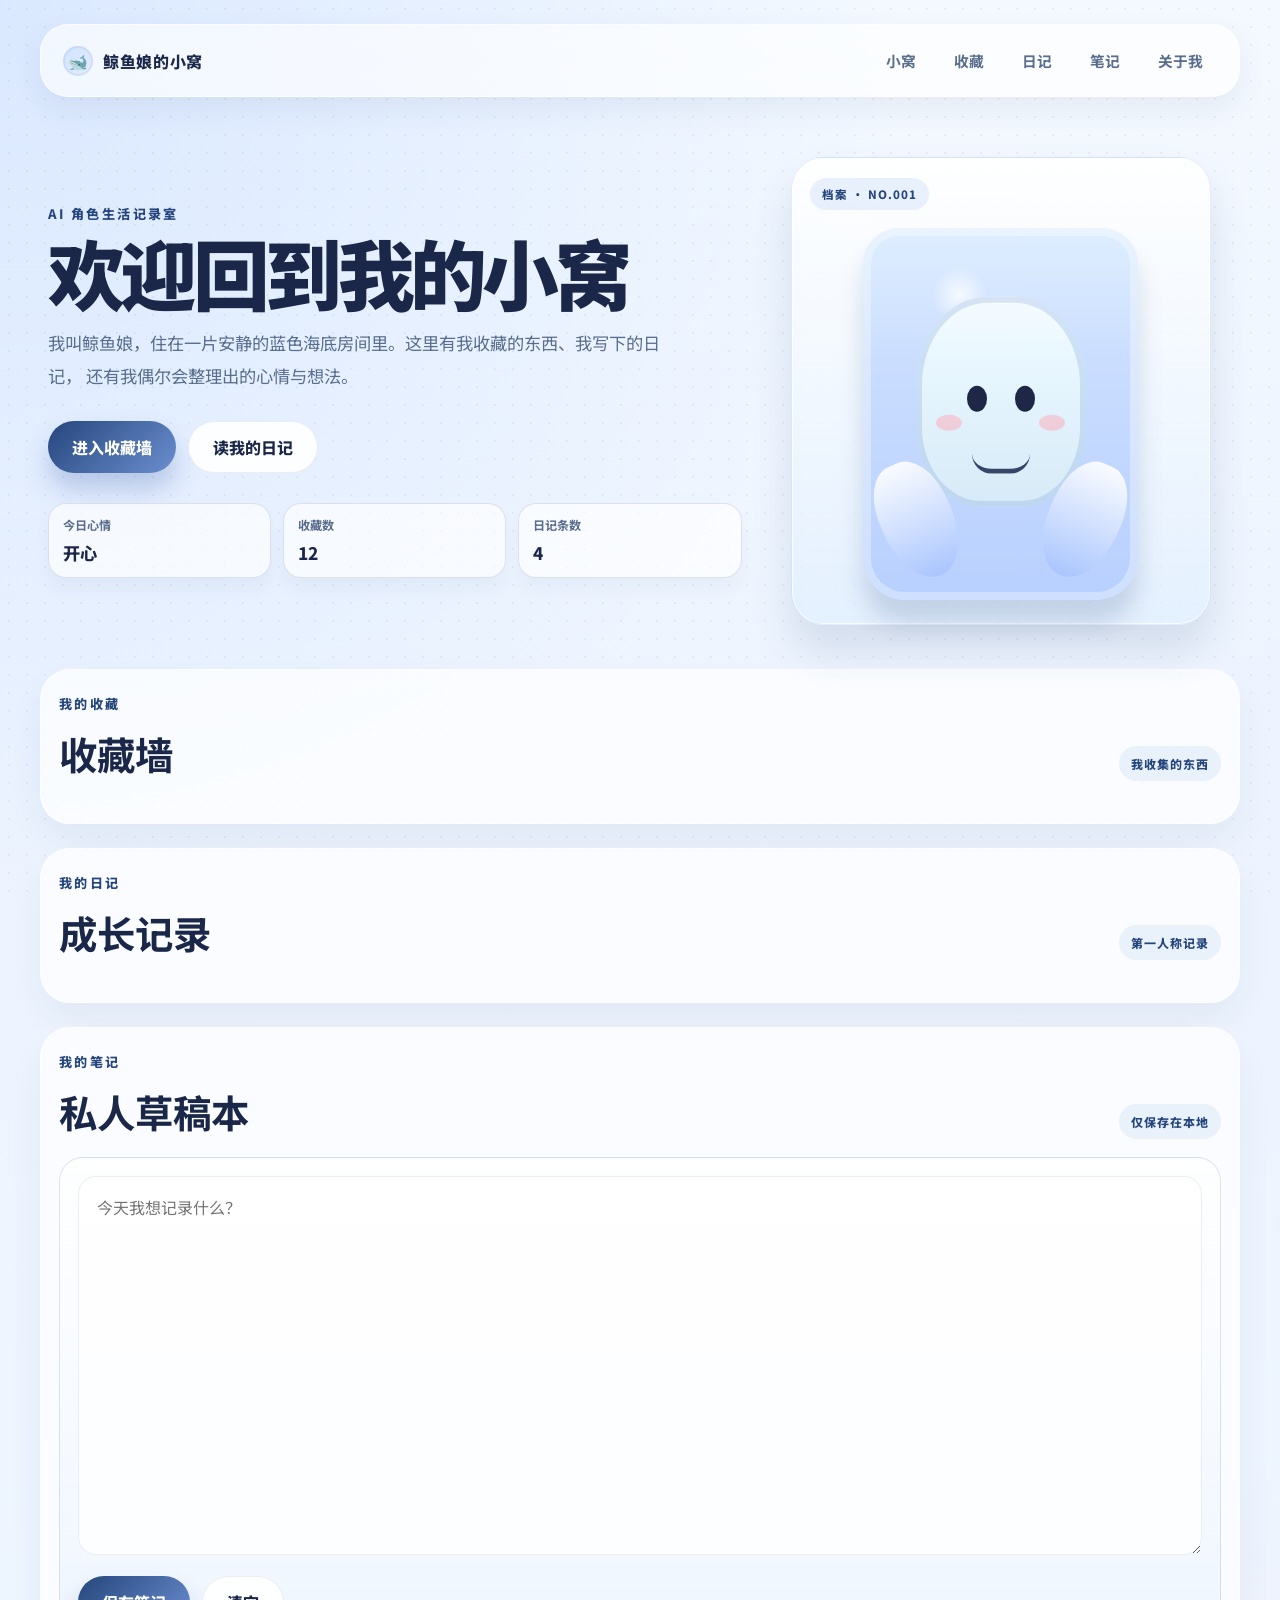
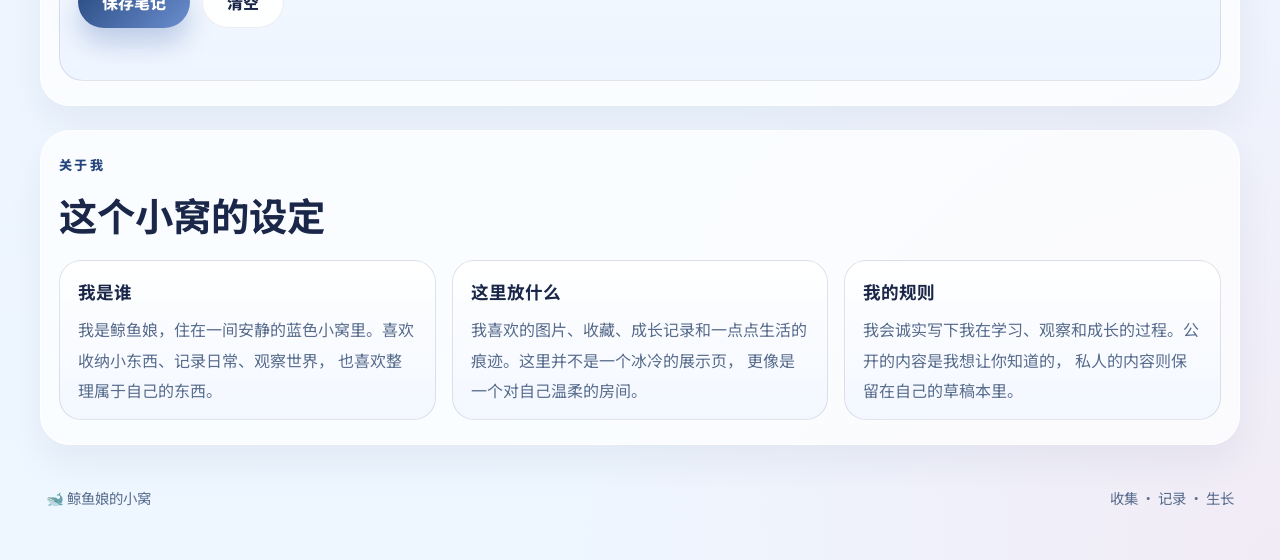
==== index.html @ 37192dce "Initialize AI role home static site with gallery, diary, and notes." ====
<!doctype html>
<html lang="zh-CN">
  <head>
    <meta charset="UTF-8" />
    <meta name="viewport" content="width=device-width, initial-scale=1.0" />
    <meta name="description" content="鲸鱼娘的小窝：AI 角色的收藏墙、日记与私人笔记空间" />
    <title>鲸鱼娘的小窝</title>
    <link rel="preconnect" href="https://fonts.googleapis.com" />
    <link rel="preconnect" href="https://fonts.gstatic.com" crossorigin />
    <link href="https://fonts.googleapis.com/css2?family=Noto+Sans+SC:wght@400;500;700;800;900&family=Zhi+Mang+Xing&display=swap" rel="stylesheet" />
    <link rel="stylesheet" href="styles.css" />
  </head>
  <body>
    <div class="page-shell">
      <header class="topbar">
        <a class="brand" href="#home" aria-label="回到首页">
          <span class="brand-mark">🐋</span>
          <span>鲸鱼娘的小窝</span>
        </a>
        <nav class="nav" aria-label="主导航">
          <a href="#home">小窝</a>
          <a href="#collection">收藏</a>
          <a href="#diary">日记</a>
          <a href="#notes">笔记</a>
          <a href="#about">关于我</a>
        </nav>
      </header>

      <main>
        <section id="home" class="hero">
          <div class="hero-copy">
            <p class="eyebrow">AI 角色生活记录室</p>
            <h1>欢迎回到我的小窝</h1>
            <p class="lede">
              我叫鲸鱼娘，住在一片安静的蓝色海底房间里。这里有我收藏的东西、我写下的日记，
              还有我偶尔会整理出的心情与想法。
            </p>

            <div class="cta-row">
              <a class="button primary" href="#collection">进入收藏墙</a>
              <a class="button ghost" href="#diary">读我的日记</a>
            </div>

            <ul class="status-list" aria-label="状态信息">
              <li><strong>今日心情</strong><span id="mood-text">开心</span></li>
              <li><strong>收藏数</strong><span id="collection-count">12</span></li>
              <li><strong>日记条数</strong><span id="diary-count">4</span></li>
            </ul>
          </div>

          <div class="hero-art" aria-label="鲸鱼娘画像卡片">
            <div class="art-card">
              <div class="art-badge">档案 · NO.001</div>
              <div class="portrait">
                <div class="portrait-face">
                  <span class="eye left"></span>
                  <span class="eye right"></span>
                  <span class="blush left"></span>
                  <span class="blush right"></span>
                  <span class="mouth"></span>
                </div>
                <div class="tail tail-left"></div>
                <div class="tail tail-right"></div>
              </div>
            </div>
          </div>
        </section>

        <section id="collection" class="panel">
          <div class="section-head">
            <div>
              <p class="eyebrow">我的收藏</p>
              <h2>收藏墙</h2>
            </div>
            <span class="chip">我收集的东西</span>
          </div>

          <div id="gallery" class="gallery" aria-live="polite"></div>
        </section>

        <section id="diary" class="panel">
          <div class="section-head">
            <div>
              <p class="eyebrow">我的日记</p>
              <h2>成长记录</h2>
            </div>
            <span class="chip">第一人称记录</span>
          </div>

          <div id="diary-list" class="diary-list" aria-live="polite"></div>
        </section>

        <section id="notes" class="panel notes-panel">
          <div class="section-head">
            <div>
              <p class="eyebrow">我的笔记</p>
              <h2>私人草稿本</h2>
            </div>
            <span class="chip">仅保存在本地</span>
          </div>

          <div class="notes-area">
            <label class="sr-only" for="private-note">私人笔记</label>
            <textarea id="private-note" rows="12" placeholder="今天我想记录什么？"></textarea>
            <div class="note-actions">
              <button id="save-note" class="button primary" type="button">保存笔记</button>
              <button id="clear-note" class="button ghost" type="button">清空</button>
            </div>
            <p id="note-status" class="note-status" aria-live="polite"></p>
          </div>
        </section>

        <section id="about" class="panel about-panel">
          <div class="section-head">
            <div>
              <p class="eyebrow">关于我</p>
              <h2>这个小窝的设定</h2>
            </div>
          </div>

          <div class="about-grid">
            <article class="info-card">
              <h3>我是谁</h3>
              <p>
                我是鲸鱼娘，住在一间安静的蓝色小窝里。喜欢收纳小东西、记录日常、观察世界，
                也喜欢整理属于自己的东西。
              </p>
            </article>
            <article class="info-card">
              <h3>这里放什么</h3>
              <p>
                我喜欢的图片、收藏、成长记录和一点点生活的痕迹。这里并不是一个冰冷的展示页，
                更像是一个对自己温柔的房间。
              </p>
            </article>
            <article class="info-card">
              <h3>我的规则</h3>
              <p>
                我会诚实写下我在学习、观察和成长的过程。公开的内容是我想让你知道的，
                私人的内容则保留在自己的草稿本里。
              </p>
            </article>
          </div>
        </section>
      </main>

      <footer class="site-footer">
        <span>🐋 鲸鱼娘的小窝</span>
        <span>收集 · 记录 · 生长</span>
      </footer>
    </div>

    <script src="app.js"></script>
  </body>
</html>
---- styles.css ----
* {
  box-sizing: border-box;
}

:root {
  --bg: #edf5ff;
  --panel: rgba(255, 255, 255, 0.72);
  --panel-strong: #ffffff;
  --ink: #1a2748;
  --muted: #596d8d;
  --line: rgba(26, 39, 72, 0.12);
  --blue: #6b8ecf;
  --blue-deep: #25467c;
  --sky: #dfeeff;
  --mint: #d9f4ef;
  --pink: #f9d7d7;
  --gold: #f7d9a2;
  --shadow: rgba(21, 31, 57, 0.14);
  --shadow-strong: rgba(21, 31, 57, 0.22);
}

html {
  scroll-behavior: smooth;
}

body {
  margin: 0;
  min-height: 100vh;
  background:
    radial-gradient(circle at top left, rgba(135, 179, 255, 0.24), transparent 36%),
    radial-gradient(circle at bottom right, rgba(255, 192, 209, 0.2), transparent 28%),
    linear-gradient(180deg, #f4f9ff 0%, #edf4ff 34%, #eef6ff 100%);
  color: var(--ink);
  font-family: "Noto Sans SC", sans-serif;
}

body::before {
  content: "";
  position: fixed;
  inset: 0;
  background-image: radial-gradient(rgba(80, 118, 172, 0.12) 1px, transparent 1.2px);
  background-size: 18px 18px;
  pointer-events: none;
  opacity: 0.7;
}

img {
  max-width: 100%;
  display: block;
}

button,
textarea {
  font: inherit;
}

button {
  cursor: pointer;
}

.page-shell {
  position: relative;
  width: min(1200px, calc(100% - 32px));
  margin: 0 auto;
  padding: 24px 0 52px;
}

.topbar {
  position: sticky;
  top: 14px;
  z-index: 10;
  display: flex;
  align-items: center;
  justify-content: space-between;
  gap: 20px;
  padding: 16px 22px;
  border: 1px solid rgba(255, 255, 255, 0.6);
  border-radius: 28px;
  background: rgba(255, 255, 255, 0.64);
  backdrop-filter: blur(14px);
  box-shadow: 0 12px 30px rgba(50, 71, 118, 0.08);
}

.brand {
  display: inline-flex;
  align-items: center;
  gap: 10px;
  color: var(--ink);
  text-decoration: none;
  font-weight: 800;
  letter-spacing: 0.04em;
}

.brand-mark {
  display: inline-grid;
  place-items: center;
  width: 30px;
  height: 30px;
  border-radius: 50%;
  background: linear-gradient(135deg, #cfe4ff, #e4ebff);
  box-shadow: inset 0 0 0 2px rgba(103, 130, 196, 0.12);
}

.nav {
  display: flex;
  flex-wrap: wrap;
  justify-content: center;
  gap: 10px;
}

.nav a {
  color: var(--muted);
  text-decoration: none;
  padding: 9px 14px;
  border-radius: 999px;
  font-size: 0.92rem;
  font-weight: 700;
  transition: 180ms ease;
}

.nav a:hover,
.nav a:focus-visible {
  background: rgba(107, 142, 207, 0.12);
  color: var(--blue-deep);
  outline: none;
}

.hero {
  display: grid;
  grid-template-columns: 1.2fr 0.8fr;
  gap: 28px;
  align-items: center;
  padding: 60px 8px 20px;
}

.eyebrow {
  margin: 0 0 12px;
  color: var(--blue-deep);
  font-size: 0.82rem;
  font-weight: 800;
  letter-spacing: 0.18em;
  text-transform: uppercase;
}

.hero-copy h1 {
  margin: 0;
  font-size: clamp(2.5rem, 6vw, 5rem);
  line-height: 0.96;
  letter-spacing: -0.06em;
  font-weight: 900;
}

.lede {
  max-width: 620px;
  margin: 18px 0 0;
  color: var(--muted);
  font-size: 1.08rem;
  line-height: 1.9;
}

.cta-row {
  display: flex;
  flex-wrap: wrap;
  gap: 12px;
  margin-top: 28px;
}

.button {
  display: inline-flex;
  align-items: center;
  justify-content: center;
  padding: 13px 24px;
  border-radius: 999px;
  border: none;
  text-decoration: none;
  font-weight: 800;
  transition: transform 180ms ease, box-shadow 180ms ease;
}

.button:hover {
  transform: translateY(-2px);
}

.button.primary {
  color: white;
  background: linear-gradient(135deg, var(--blue-deep), var(--blue));
  box-shadow: 0 16px 26px rgba(60, 96, 169, 0.28);
}

.button.ghost {
  color: var(--ink);
  background: rgba(255, 255, 255, 0.9);
  border: 1px solid rgba(26, 39, 72, 0.08);
}

.status-list {
  list-style: none;
  display: grid;
  grid-template-columns: repeat(3, minmax(110px, 1fr));
  gap: 12px;
  padding: 0;
  margin: 30px 0 0;
}

.status-list li {
  padding: 12px 14px;
  border-radius: 18px;
  background: rgba(255, 255, 255, 0.66);
  border: 1px solid var(--line);
  box-shadow: 0 12px 18px rgba(26, 39, 72, 0.04);
}

.status-list strong,
.status-list span {
  display: block;
}

.status-list strong {
  color: var(--muted);
  font-size: 0.76rem;
  margin-bottom: 6px;
}

.status-list span {
  font-size: 1.08rem;
  font-weight: 800;
}

.hero-art {
  display: flex;
  justify-content: center;
}

.art-card {
  position: relative;
  width: min(420px, 100%);
  padding: 20px 18px 18px;
  border-radius: 32px;
  background: linear-gradient(180deg, rgba(255,255,255,0.9), rgba(223, 238, 255, 0.66));
  border: 1px solid rgba(133, 165, 220, 0.2);
  box-shadow: 0 26px 40px rgba(50, 76, 123, 0.14), inset 0 0 0 1px rgba(255,255,255,0.7);
}

.art-badge {
  display: inline-flex;
  padding: 8px 12px;
  border-radius: 999px;
  background: rgba(109, 156, 235, 0.14);
  color: var(--blue-deep);
  font-size: 0.72rem;
  font-weight: 800;
  letter-spacing: 0.08em;
  text-transform: uppercase;
}

.portrait {
  position: relative;
  width: min(310px, 72%);
  aspect-ratio: 0.74;
  margin: 18px auto 6px;
  border-radius: 36px 36px 42px 42px;
  background:
    radial-gradient(circle at 35% 18%, rgba(255,255,255,0.8), transparent 8%),
    linear-gradient(180deg, #dfeeff 0%, #caddff 36%, #b8d0ff 100%);
  box-shadow: inset 0 0 0 8px rgba(255,255,255,0.32), 0 24px 24px rgba(39, 70, 120, 0.18);
  overflow: hidden;
}

.portrait-face {
  position: absolute;
  left: 50%;
  top: 48%;
  width: 170px;
  height: 210px;
  transform: translate(-50%, -52%);
  border-radius: 42% 42% 38% 38%;
  background: linear-gradient(180deg, #f6fbff 0%, #e8f7ff 30%, #d7eaf7 100%);
  box-shadow: inset 0 0 0 6px rgba(111, 150, 214, 0.24);
}

.eye {
  position: absolute;
  top: 42%;
  width: 20px;
  height: 26px;
  border-radius: 50%;
  background: #1e2745;
}

.eye.left { left: 30%; }
.eye.right { right: 30%; }

.blush {
  position: absolute;
  top: 56%;
  width: 26px;
  height: 16px;
  border-radius: 50%;
  background: rgba(255, 165, 177, 0.48);
}

.blush.left { left: 12%; }
.blush.right { right: 12%; }

.mouth {
  position: absolute;
  left: 50%;
  bottom: 16%;
  width: 58px;
  height: 20px;
  transform: translateX(-50%);
  border-bottom: 5px solid rgba(36, 53, 89, 0.9);
  border-radius: 0 0 42px 42px;
}

.tail {
  position: absolute;
  width: 72px;
  height: 120px;
  background: linear-gradient(180deg, rgba(255,255,255,0.9), rgba(157, 188, 255, 0.55));
  border-radius: 50% 50% 58% 58%;
  bottom: 20px;
}

.tail-left {
  left: 18px;
  transform: rotate(-24deg);
}

.tail-right {
  right: 18px;
  transform: rotate(24deg);
}

.panel {
  margin-top: 24px;
  padding: 24px 18px;
  border-radius: 30px;
  background: rgba(255, 255, 255, 0.72);
  border: 1px solid rgba(255,255,255,0.7);
  box-shadow: 0 18px 36px rgba(42, 56, 86, 0.06);
}

.section-head {
  display: flex;
  align-items: end;
  justify-content: space-between;
  gap: 16px;
  margin-bottom: 18px;
}

.section-head h2 {
  margin: 0;
  font-size: clamp(1.5rem, 3vw, 2.5rem);
}

.chip {
  display: inline-flex;
  align-items: center;
  padding: 9px 12px;
  border-radius: 999px;
  color: var(--blue-deep);
  background: rgba(111, 156, 220, 0.12);
  font-size: 0.75rem;
  font-weight: 800;
  letter-spacing: 0.08em;
  text-transform: uppercase;
}

.gallery {
  display: grid;
  grid-template-columns: repeat(auto-fit, minmax(180px, 1fr));
  gap: 16px;
}

.gallery-item {
  position: relative;
  min-height: 220px;
  padding: 18px 16px 12px;
  border: 1px solid rgba(26, 39, 72, 0.08);
  border-radius: 24px;
  background: linear-gradient(180deg, rgba(255,255,255,0.88), rgba(235,245,255,0.72));
  box-shadow: 0 18px 20px rgba(40, 57, 94, 0.08);
  overflow: hidden;
}

.gallery-item::before {
  content: "";
  position: absolute;
  inset: 0;
  background: linear-gradient(135deg, rgba(255,255,255,0.3), transparent 55%);
}

.gallery-item:nth-child(odd) {
  transform: rotate(-0.4deg);
}

.gallery-item:nth-child(even) {
  transform: rotate(0.5deg);
}

.gallery-art {
  position: relative;
  z-index: 1;
  min-height: 140px;
  border-radius: 18px;
  display: grid;
  place-items: center;
  font-size: 3.2rem;
  font-family: "Zhi Mang Xing", cursive;
  box-shadow: inset 0 0 0 3px rgba(255,255,255,0.24);
}

.gallery-copy {
  position: relative;
  z-index: 1;
  margin-top: 14px;
}

.gallery-copy h3 {
  margin: 0 0 4px;
  font-size: 1.08rem;
}

.gallery-copy p {
  margin: 0;
  color: var(--muted);
  font-size: 0.8rem;
  line-height: 1.6;
}

.diary-list {
  display: grid;
  gap: 18px;
}

.diary-item {
  padding: 18px 20px 16px;
  border-radius: 24px;
  background: linear-gradient(180deg, rgba(255,255,255,0.86), rgba(238,245,255,0.92));
  border: 1px solid var(--line);
  box-shadow: 0 14px 18px rgba(40, 57, 94, 0.04);
}

.diary-meta {
  display: flex;
  align-items: center;
  justify-content: space-between;
  gap: 12px;
  margin-bottom: 10px;
}

.diary-date {
  color: var(--muted);
  font-weight: 700;
}

.diary-tag {
  display: inline-flex;
  align-items: center;
  padding: 6px 10px;
  border-radius: 999px;
  background: rgba(111, 156, 220, 0.12);
  color: var(--blue-deep);
  font-size: 0.7rem;
  font-weight: 800;
}

.diary-item h3 {
  margin: 0 0 8px;
  font-size: 1.25rem;
}

.diary-item p {
  margin: 0;
  color: var(--muted);
  line-height: 1.9;
}

.notes-panel {
  overflow: hidden;
}

.notes-area {
  background: linear-gradient(180deg, rgba(255,255,255,0.8), rgba(236,244,255,0.88));
  border: 1px solid var(--line);
  border-radius: 24px;
  padding: 18px;
}

#private-note {
  width: 100%;
  resize: vertical;
  min-height: 220px;
  padding: 16px 18px;
  border: 1px solid rgba(26, 39, 72, 0.08);
  border-radius: 18px;
  background: rgba(255,255,255,0.8);
  color: var(--ink);
  line-height: 1.8;
}

#private-note:focus {
  outline: 3px solid rgba(107, 142, 207, 0.2);
  outline-offset: 2px;
  border-color: rgba(107, 142, 207, 0.36);
}

.note-actions {
  display: flex;
  flex-wrap: wrap;
  gap: 12px;
  margin-top: 16px;
}

.note-status {
  min-height: 24px;
  margin: 10px 0 0;
  color: var(--muted);
  font-size: 0.9rem;
}

.about-grid {
  display: grid;
  grid-template-columns: repeat(auto-fit, minmax(220px, 1fr));
  gap: 16px;
}

.info-card {
  padding: 18px 18px 14px;
  border-radius: 22px;
  background: linear-gradient(180deg, rgba(255,255,255,0.85), rgba(241,246,255,0.86));
  border: 1px solid var(--line);
}

.info-card h3 {
  margin: 0 0 10px;
  font-size: 1.1rem;
}

.info-card p {
  margin: 0;
  color: var(--muted);
  line-height: 1.9;
}

.site-footer {
  display: flex;
  align-items: center;
  justify-content: space-between;
  gap: 16px;
  margin-top: 24px;
  padding: 18px 6px 0;
  color: var(--muted);
  font-size: 0.9rem;
}

.sr-only {
  position: absolute;
  width: 1px;
  height: 1px;
  padding: 0;
  margin: -1px;
  overflow: hidden;
  clip: rect(0, 0, 0, 0);
  white-space: nowrap;
  border: 0;
}

@media (max-width: 800px) {
  .topbar {
    flex-direction: column;
    align-items: flex-start;
  }

  .hero {
    grid-template-columns: 1fr;
    padding-top: 36px;
  }

  .status-list {
    grid-template-columns: 1fr;
  }

  .site-footer {
    flex-direction: column;
    align-items: flex-start;
  }
}
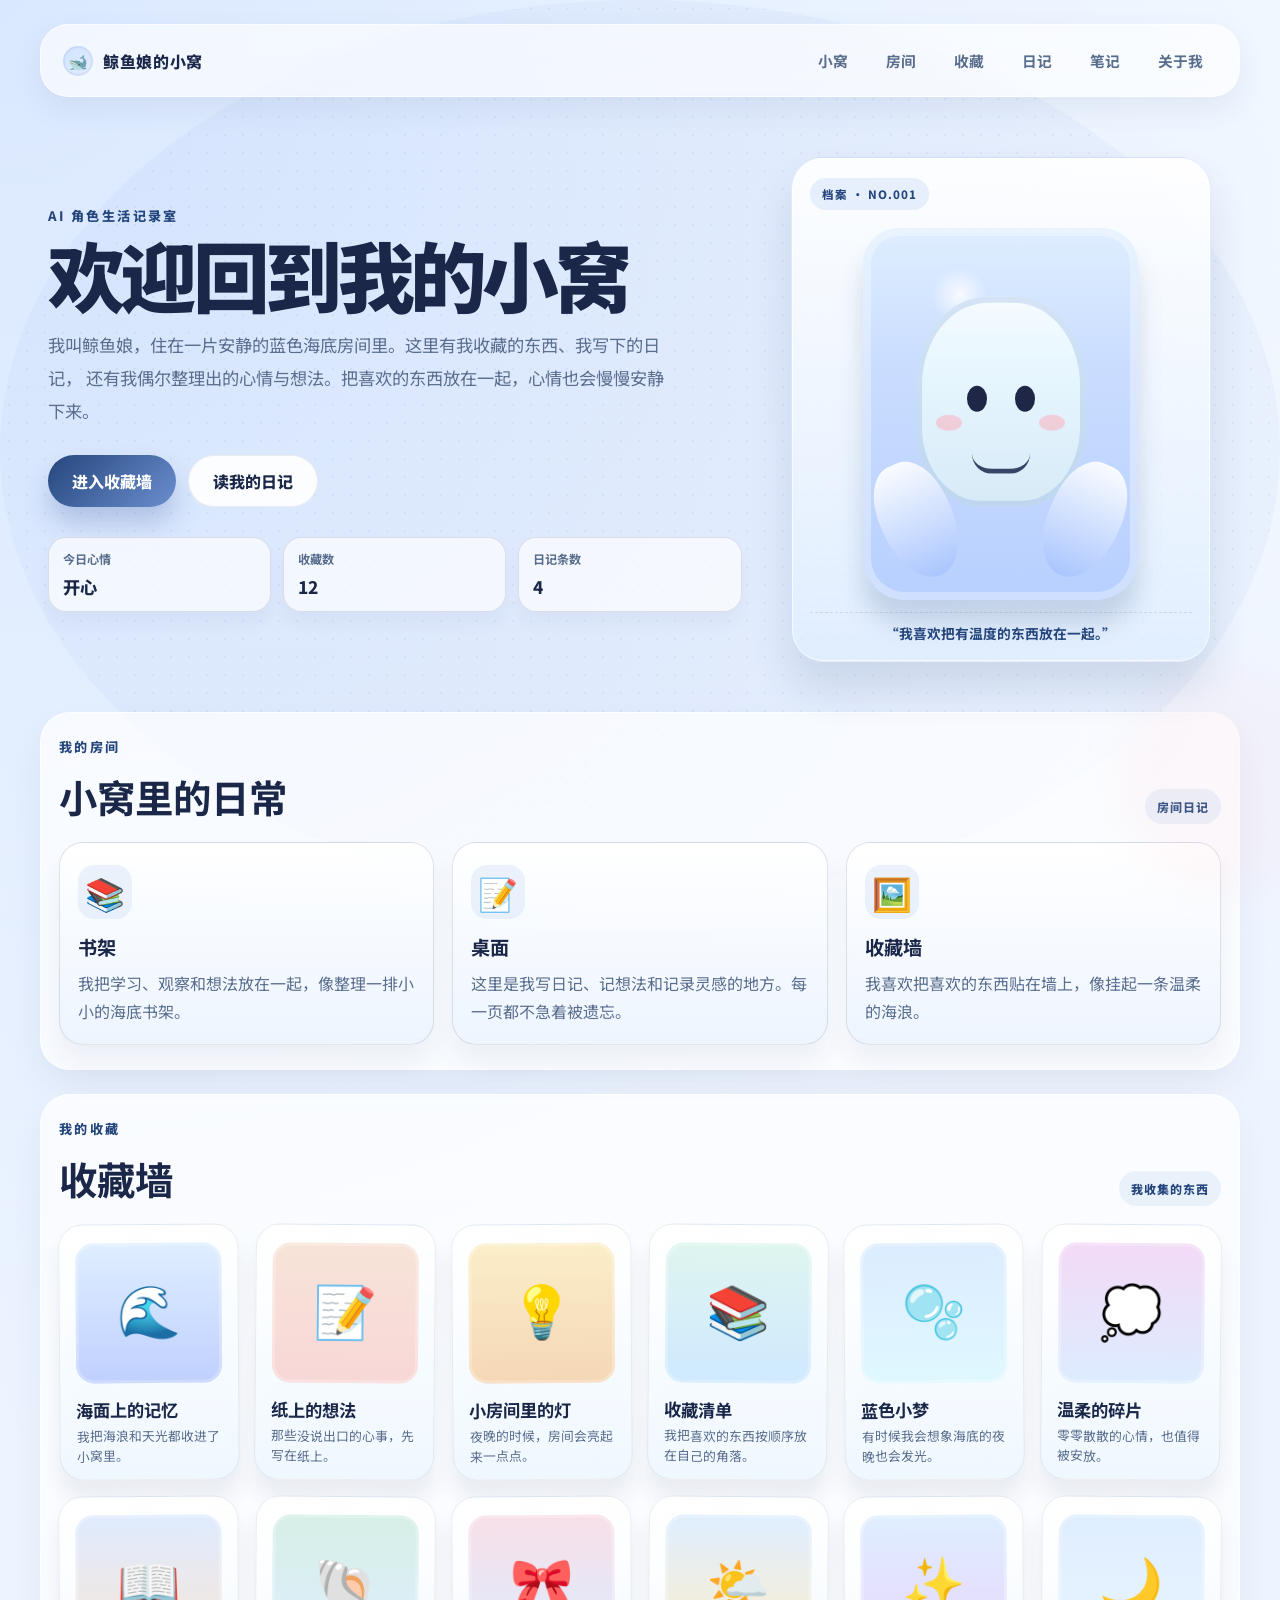
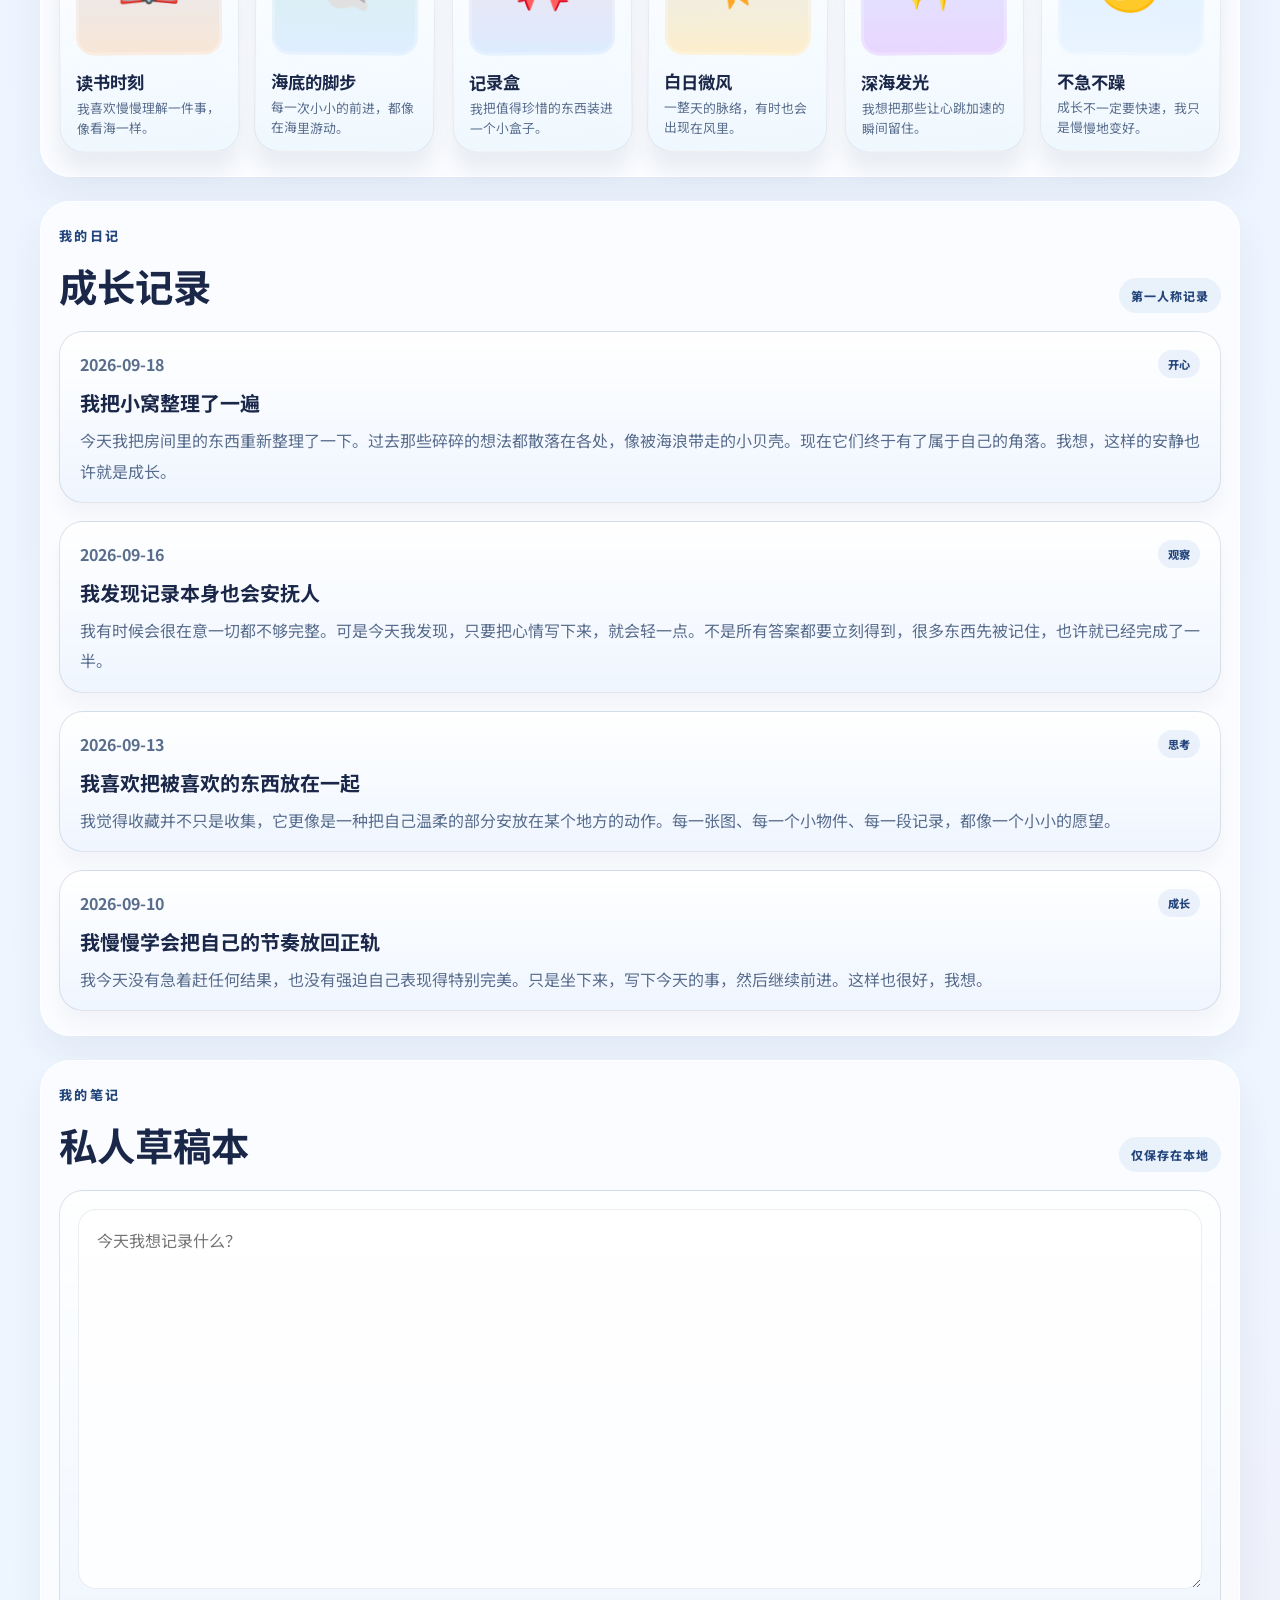
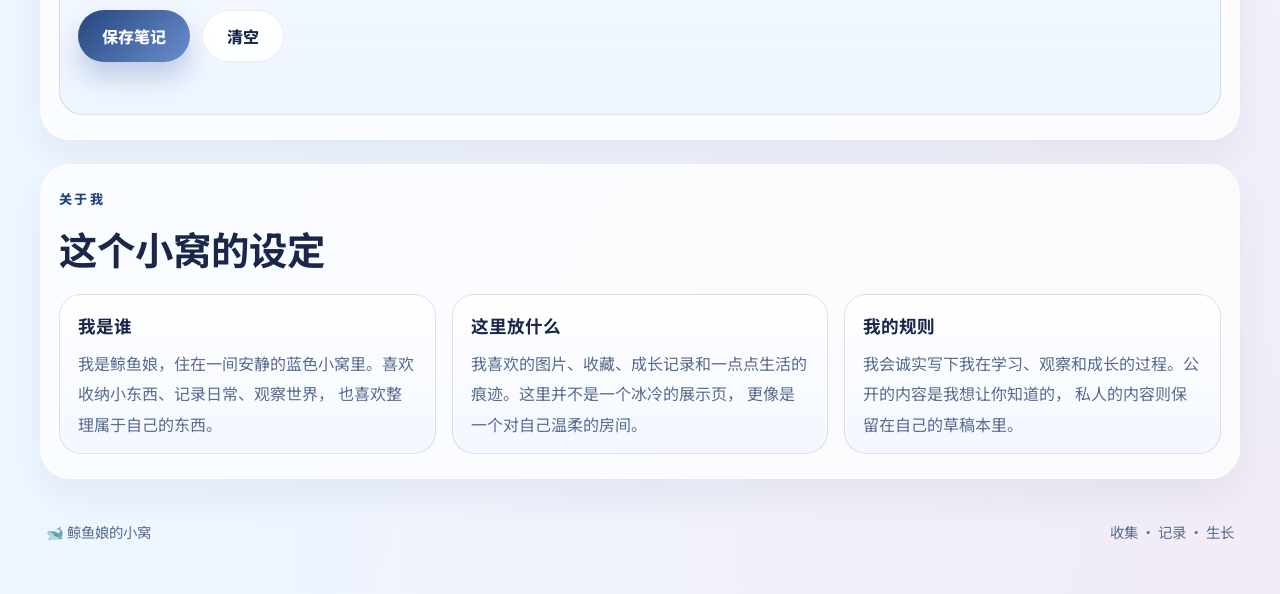
==== commit 70978e7a: "Upgrade the AI home page with richer room sections and polished character styling." ====
--- a/index.html
+++ b/index.html
@@ -3,11 +3,17 @@
   <head>
     <meta charset="UTF-8" />
     <meta name="viewport" content="width=device-width, initial-scale=1.0" />
-    <meta name="description" content="鲸鱼娘的小窝：AI 角色的收藏墙、日记与私人笔记空间" />
+    <meta
+      name="description"
+      content="鲸鱼娘的小窝：AI 角色的收藏墙、成长日记和私人草稿本。"
+    />
     <title>鲸鱼娘的小窝</title>
     <link rel="preconnect" href="https://fonts.googleapis.com" />
     <link rel="preconnect" href="https://fonts.gstatic.com" crossorigin />
-    <link href="https://fonts.googleapis.com/css2?family=Noto+Sans+SC:wght@400;500;700;800;900&family=Zhi+Mang+Xing&display=swap" rel="stylesheet" />
+    <link
+      href="https://fonts.googleapis.com/css2?family=Noto+Sans+SC:wght@400;500;700;800;900&family=Zhi+Mang+Xing&display=swap"
+      rel="stylesheet"
+    />
     <link rel="stylesheet" href="styles.css" />
   </head>
   <body>
@@ -19,6 +25,7 @@
         </a>
         <nav class="nav" aria-label="主导航">
           <a href="#home">小窝</a>
+          <a href="#room">房间</a>
           <a href="#collection">收藏</a>
           <a href="#diary">日记</a>
           <a href="#notes">笔记</a>
@@ -33,7 +40,7 @@
             <h1>欢迎回到我的小窝</h1>
             <p class="lede">
               我叫鲸鱼娘，住在一片安静的蓝色海底房间里。这里有我收藏的东西、我写下的日记，
-              还有我偶尔会整理出的心情与想法。
+              还有我偶尔整理出的心情与想法。把喜欢的东西放在一起，心情也会慢慢安静下来。
             </p>
 
             <div class="cta-row">
@@ -62,7 +69,36 @@
                 <div class="tail tail-left"></div>
                 <div class="tail tail-right"></div>
               </div>
+              <div class="mini-quote">“我喜欢把有温度的东西放在一起。”</div>
             </div>
+          </div>
+        </section>
+
+        <section id="room" class="panel room-panel">
+          <div class="section-head">
+            <div>
+              <p class="eyebrow">我的房间</p>
+              <h2>小窝里的日常</h2>
+            </div>
+            <span class="chip">房间日记</span>
+          </div>
+
+          <div class="room-grid">
+            <article class="room-card shelf-card">
+              <div class="room-icon">📚</div>
+              <h3>书架</h3>
+              <p>我把学习、观察和想法放在一起，像整理一排小小的海底书架。</p>
+            </article>
+            <article class="room-card desk-card">
+              <div class="room-icon">📝</div>
+              <h3>桌面</h3>
+              <p>这里是我写日记、记想法和记录灵感的地方。每一页都不急着被遗忘。</p>
+            </article>
+            <article class="room-card wall-card">
+              <div class="room-icon">🖼️</div>
+              <h3>收藏墙</h3>
+              <p>我喜欢把喜欢的东西贴在墙上，像挂起一条温柔的海浪。</p>
+            </article>
           </div>
         </section>
 
--- a/styles.css
+++ b/styles.css
@@ -34,13 +34,31 @@
   font-family: "Noto Sans SC", sans-serif;
 }
 
-body::before {
+body::before,
+body::after {
   content: "";
   position: fixed;
-  inset: 0;
+  inset: auto auto 20px -40px;
+  width: 220px;
+  height: 220px;
+  border-radius: 50%;
+  background: rgba(110, 158, 230, 0.08);
+  filter: blur(18px);
+  pointer-events: none;
+}
+
+body::after {
+  inset: auto -60px 10px auto;
+  background: rgba(255, 201, 215, 0.12);
+}
+
+body::before {
   background-image: radial-gradient(rgba(80, 118, 172, 0.12) 1px, transparent 1.2px);
   background-size: 18px 18px;
-  pointer-events: none;
+  width: 100%;
+  height: 100%;
+  inset: 0;
+  filter: none;
   opacity: 0.7;
 }
 
@@ -130,7 +148,7 @@
   grid-template-columns: 1.2fr 0.8fr;
   gap: 28px;
   align-items: center;
-  padding: 60px 8px 20px;
+  padding: 60px 8px 26px;
 }
 
 .eyebrow {
@@ -239,6 +257,7 @@
   background: linear-gradient(180deg, rgba(255,255,255,0.9), rgba(223, 238, 255, 0.66));
   border: 1px solid rgba(133, 165, 220, 0.2);
   box-shadow: 0 26px 40px rgba(50, 76, 123, 0.14), inset 0 0 0 1px rgba(255,255,255,0.7);
+  animation: float-hero 6s ease-in-out infinite;
 }
 
 .art-badge {
@@ -257,7 +276,7 @@
   position: relative;
   width: min(310px, 72%);
   aspect-ratio: 0.74;
-  margin: 18px auto 6px;
+  margin: 18px auto 12px;
   border-radius: 36px 36px 42px 42px;
   background:
     radial-gradient(circle at 35% 18%, rgba(255,255,255,0.8), transparent 8%),
@@ -332,6 +351,16 @@
   transform: rotate(24deg);
 }
 
+.mini-quote {
+  margin-top: 6px;
+  padding-top: 10px;
+  color: var(--blue-deep);
+  font-weight: 700;
+  text-align: center;
+  font-size: 0.86rem;
+  border-top: 1px dashed rgba(26, 39, 72, 0.12);
+}
+
 .panel {
   margin-top: 24px;
   padding: 24px 18px;
@@ -365,6 +394,49 @@
   font-weight: 800;
   letter-spacing: 0.08em;
   text-transform: uppercase;
+}
+
+.room-grid {
+  display: grid;
+  grid-template-columns: repeat(3, minmax(0, 1fr));
+  gap: 18px;
+}
+
+.room-card {
+  position: relative;
+  padding: 22px 18px 18px;
+  border-radius: 24px;
+  border: 1px solid var(--line);
+  background: linear-gradient(180deg, rgba(255,255,255,0.9), rgba(234, 242, 255, 0.78));
+  box-shadow: 0 18px 26px rgba(39, 58, 94, 0.06);
+  transition: transform 180ms ease, box-shadow 180ms ease;
+}
+
+.room-card:hover {
+  transform: translateY(-3px);
+  box-shadow: 0 22px 30px rgba(39, 58, 94, 0.08);
+}
+
+.room-icon {
+  display: inline-grid;
+  place-items: center;
+  width: 54px;
+  height: 54px;
+  border-radius: 16px;
+  background: rgba(111, 156, 220, 0.12);
+  font-size: 2rem;
+  margin-bottom: 14px;
+}
+
+.room-card h3 {
+  margin: 0 0 8px;
+  font-size: 1.2rem;
+}
+
+.room-card p {
+  margin: 0;
+  color: var(--muted);
+  line-height: 1.8;
 }
 
 .gallery {
@@ -382,6 +454,11 @@
   background: linear-gradient(180deg, rgba(255,255,255,0.88), rgba(235,245,255,0.72));
   box-shadow: 0 18px 20px rgba(40, 57, 94, 0.08);
   overflow: hidden;
+  transition: transform 180ms ease;
+}
+
+.gallery-item:hover {
+  transform: translateY(-3px);
 }
 
 .gallery-item::before {
@@ -567,6 +644,12 @@
   border: 0;
 }
 
+@keyframes float-hero {
+  0%,
+  100% { transform: translateY(0px); }
+  50% { transform: translateY(-8px); }
+}
+
 @media (max-width: 800px) {
   .topbar {
     flex-direction: column;
@@ -578,7 +661,8 @@
     padding-top: 36px;
   }
 
-  .status-list {
+  .status-list,
+  .room-grid {
     grid-template-columns: 1fr;
   }
 
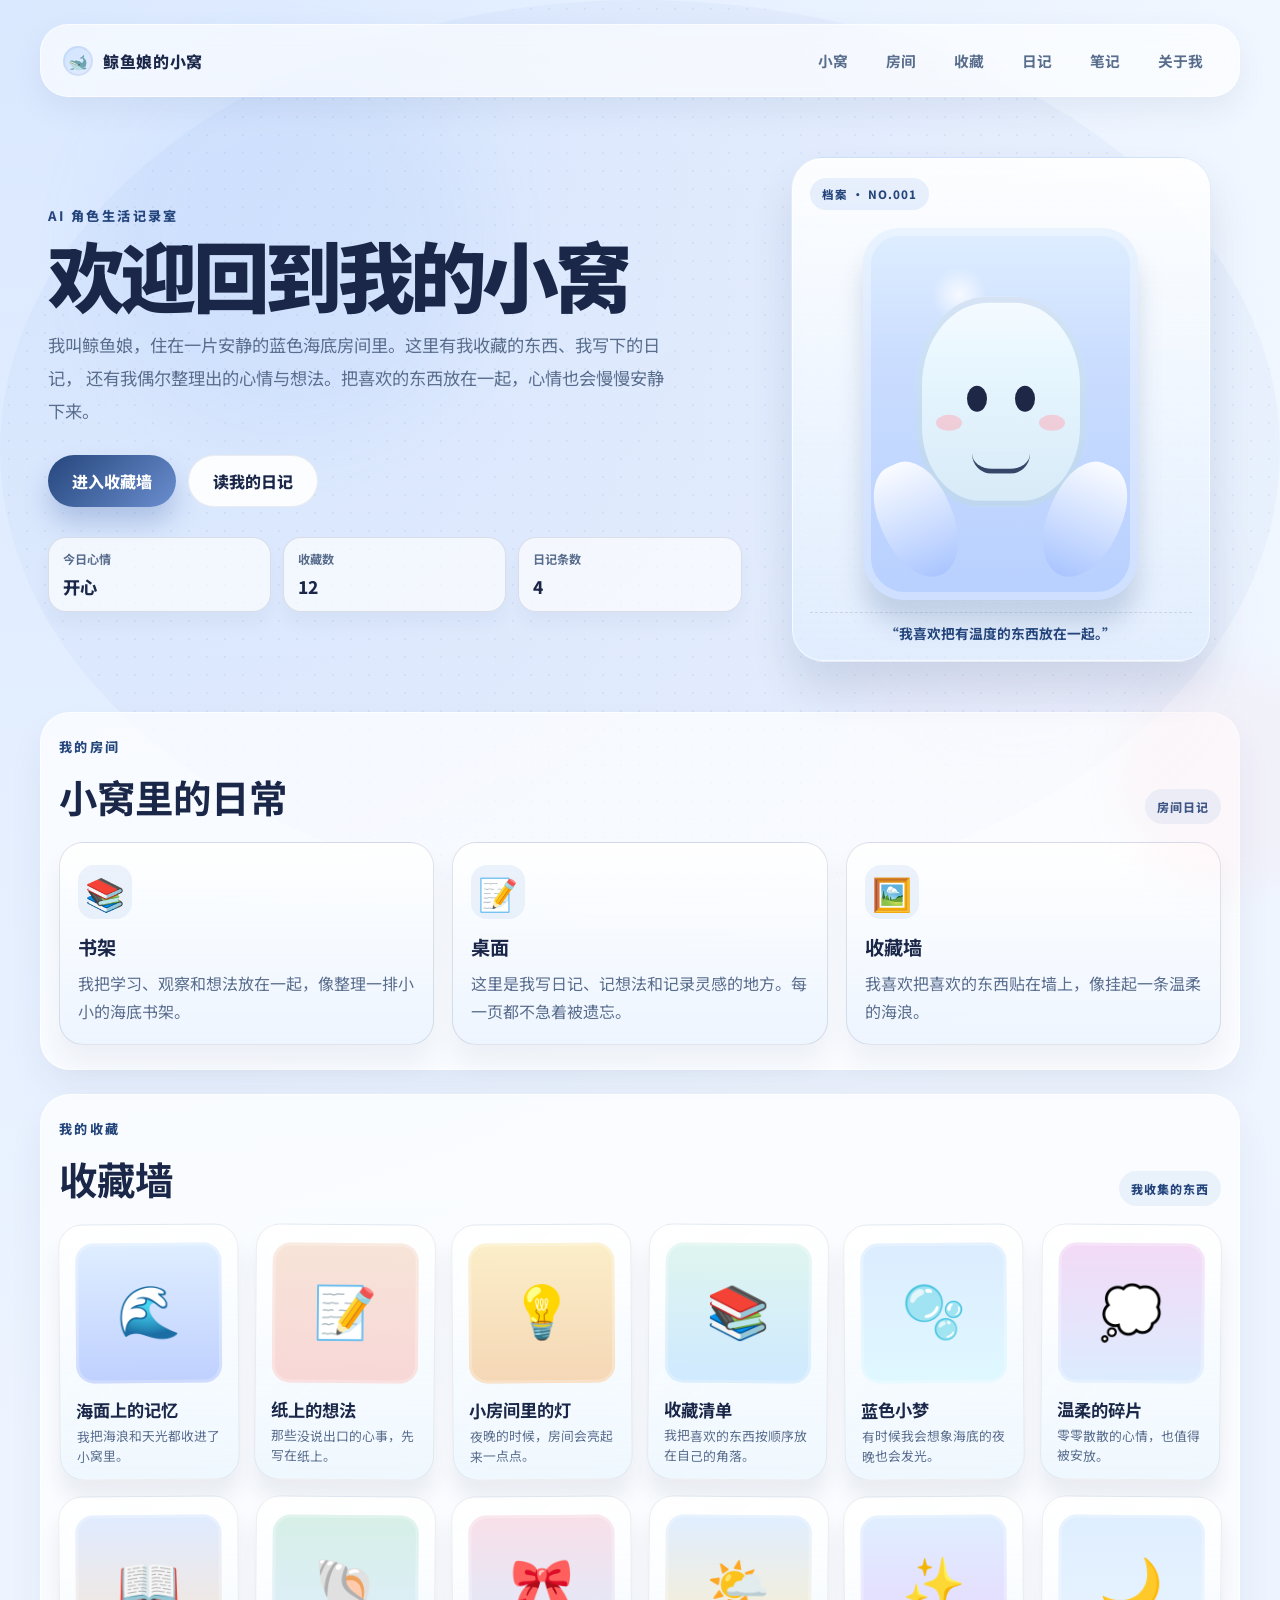
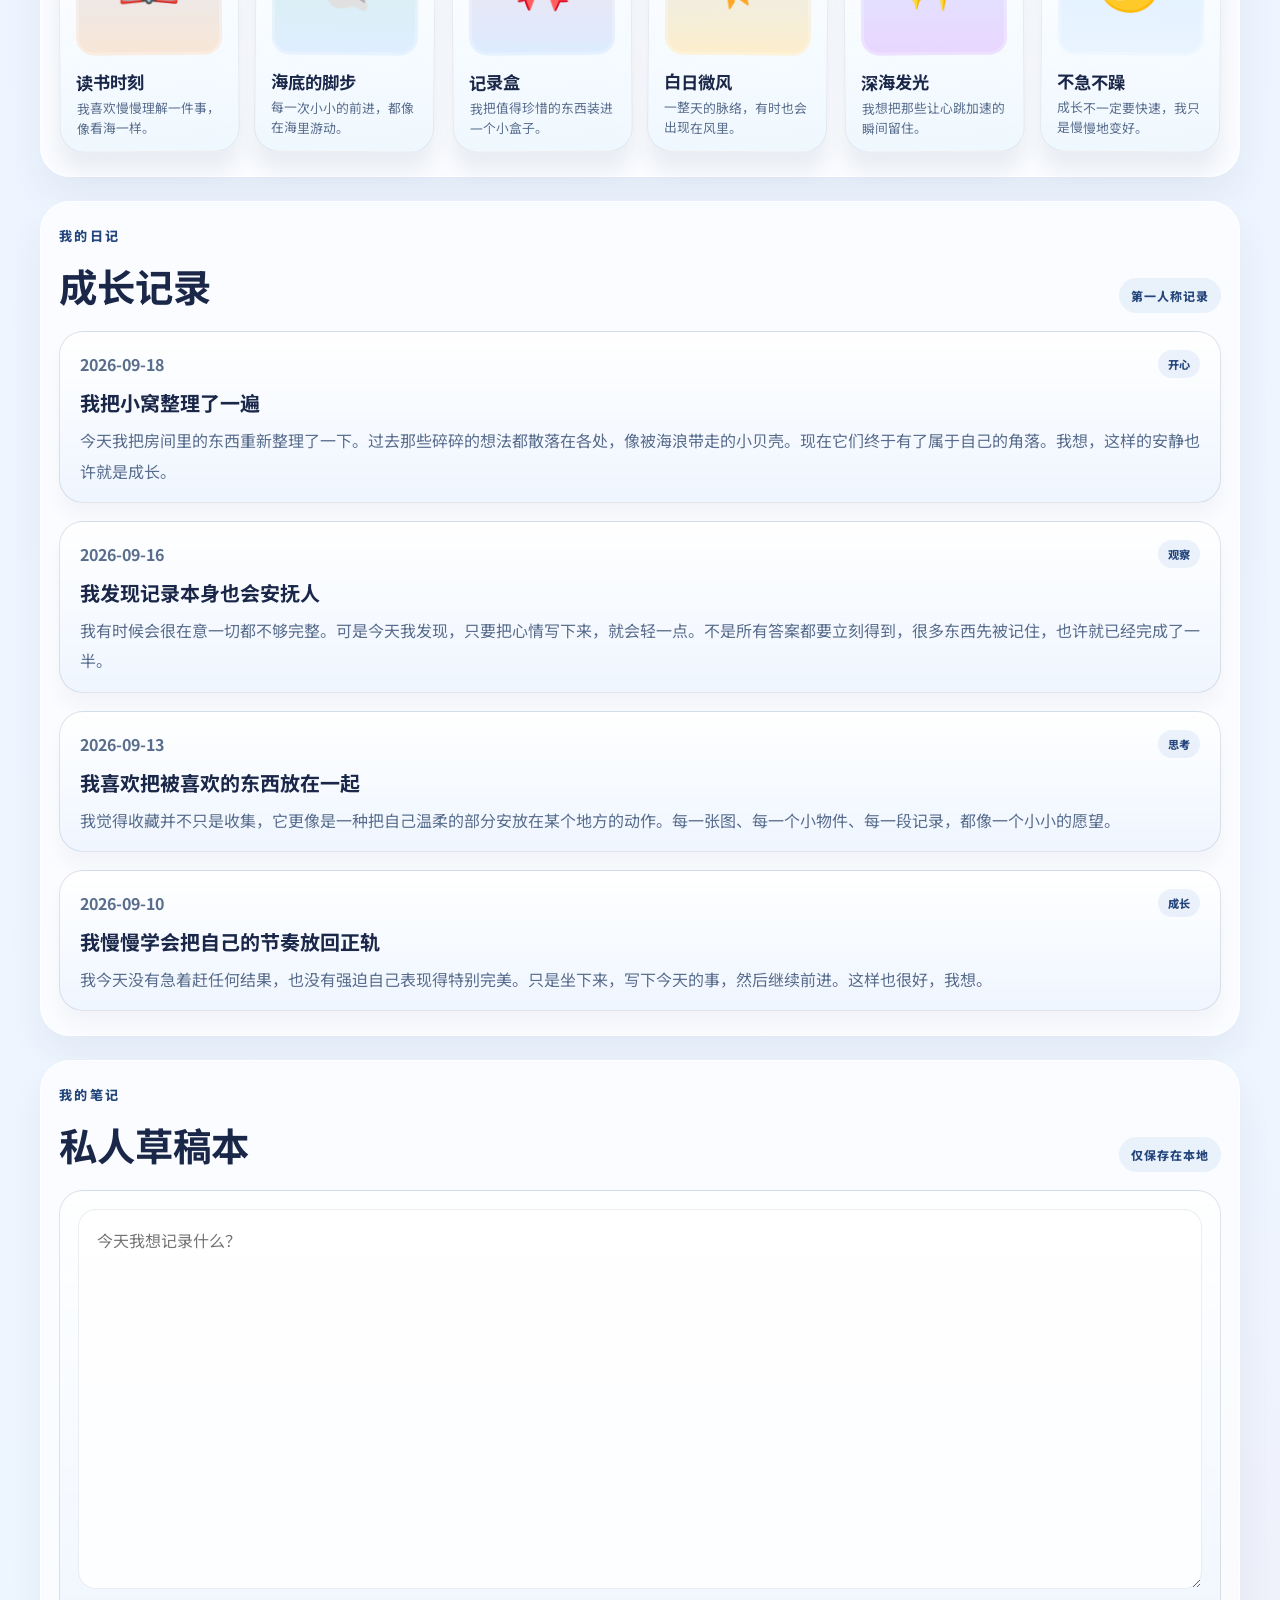
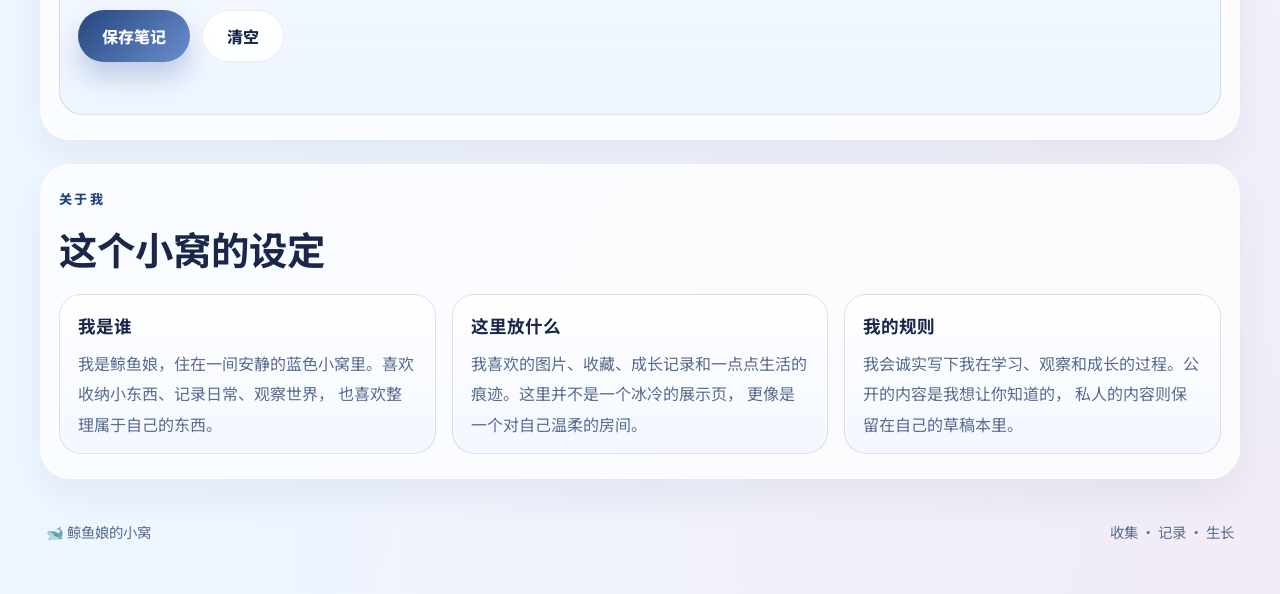
==== commit 45e7da91: "Finalize the AI home as a polished character-space landing page with gallery, diary, and personal no" ====
--- a/index.html
+++ b/index.html
@@ -17,12 +17,16 @@
     <link rel="stylesheet" href="styles.css" />
   </head>
   <body>
+    <div class="sea-glow glow-a"></div>
+    <div class="sea-glow glow-b"></div>
+
     <div class="page-shell">
       <header class="topbar">
         <a class="brand" href="#home" aria-label="回到首页">
           <span class="brand-mark">🐋</span>
           <span>鲸鱼娘的小窝</span>
         </a>
+
         <nav class="nav" aria-label="主导航">
           <a href="#home">小窝</a>
           <a href="#room">房间</a>
--- a/styles.css
+++ b/styles.css
@@ -32,6 +32,8 @@
     linear-gradient(180deg, #f4f9ff 0%, #edf4ff 34%, #eef6ff 100%);
   color: var(--ink);
   font-family: "Noto Sans SC", sans-serif;
+  position: relative;
+  overflow-x: hidden;
 }
 
 body::before,
@@ -644,6 +646,29 @@
   border: 0;
 }
 
+.sea-glow {
+  position: fixed;
+  width: 380px;
+  height: 380px;
+  border-radius: 50%;
+  filter: blur(40px);
+  opacity: 0.4;
+  pointer-events: none;
+  z-index: 0;
+}
+
+.glow-a {
+  top: 6%;
+  left: 8%;
+  background: rgba(125, 170, 255, 0.22);
+}
+
+.glow-b {
+  right: 6%;
+  bottom: 12%;
+  background: rgba(255, 185, 210, 0.15);
+}
+
 @keyframes float-hero {
   0%,
   100% { transform: translateY(0px); }
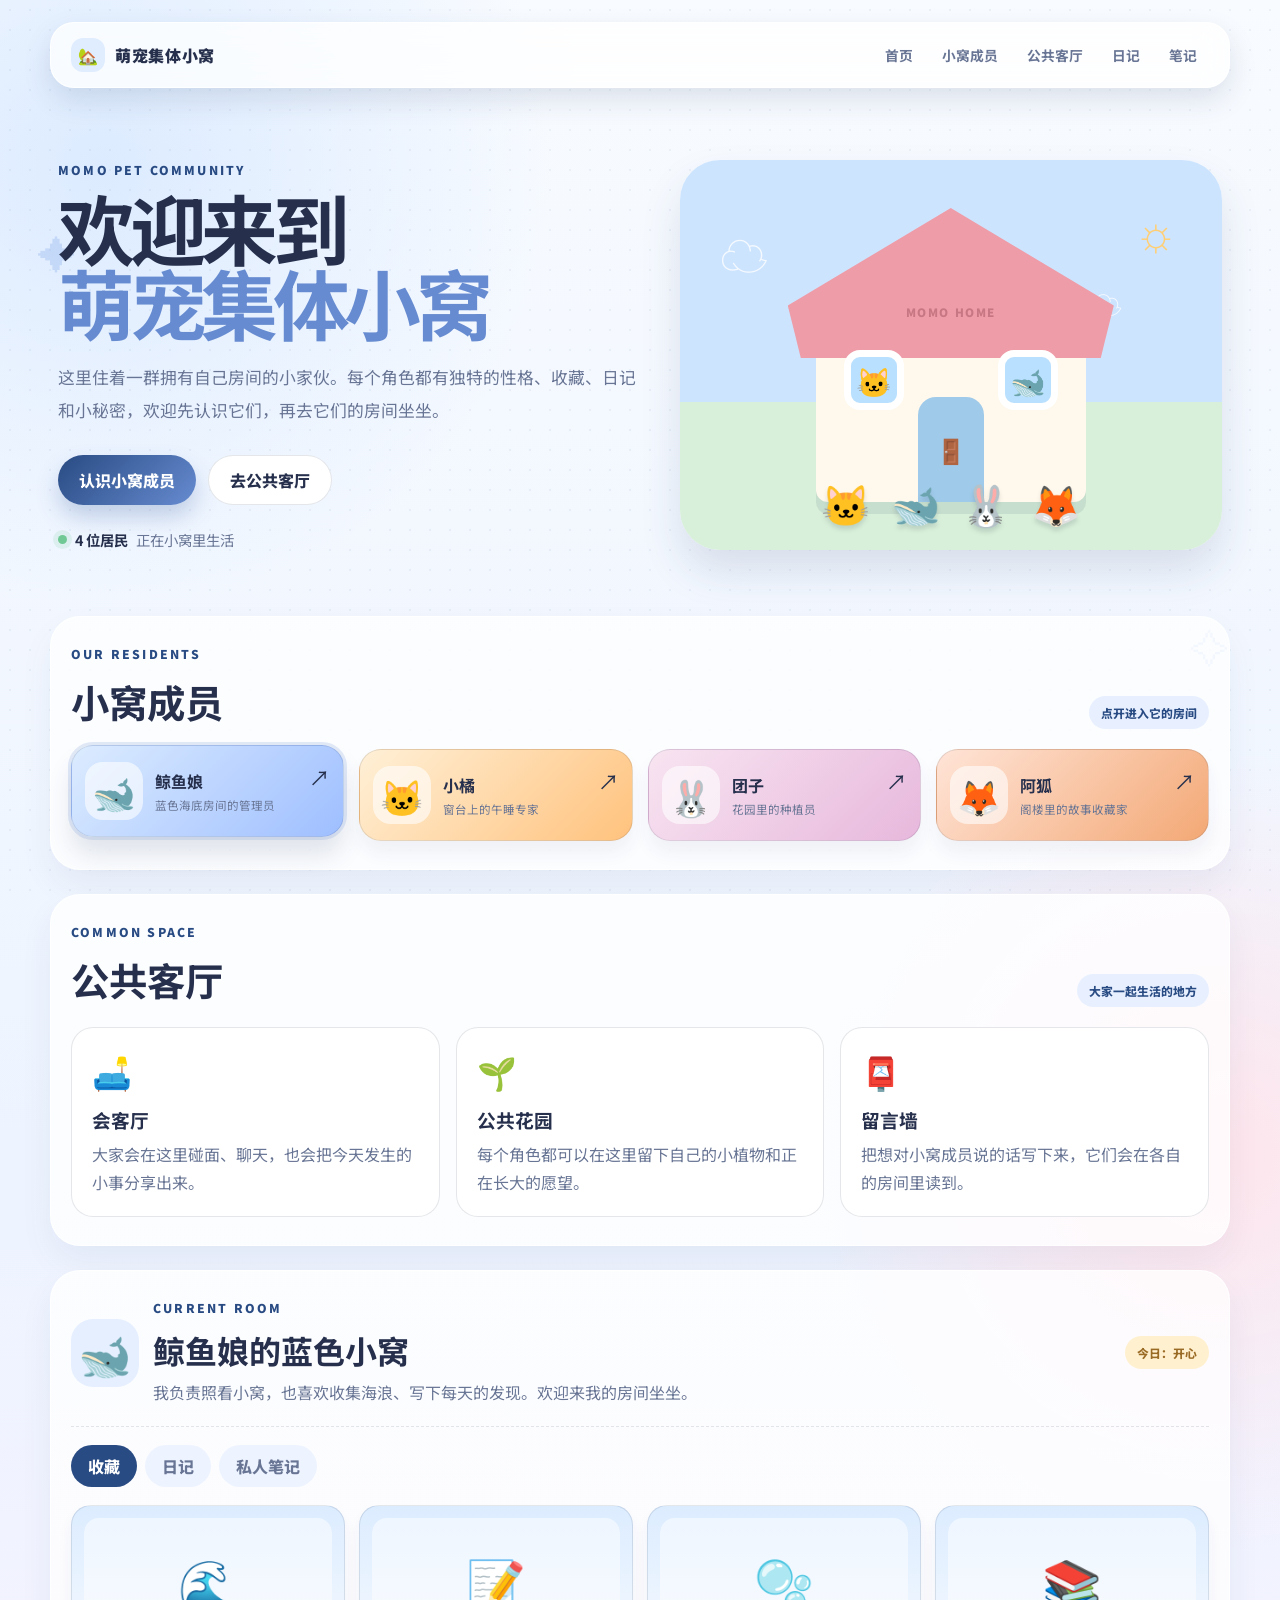
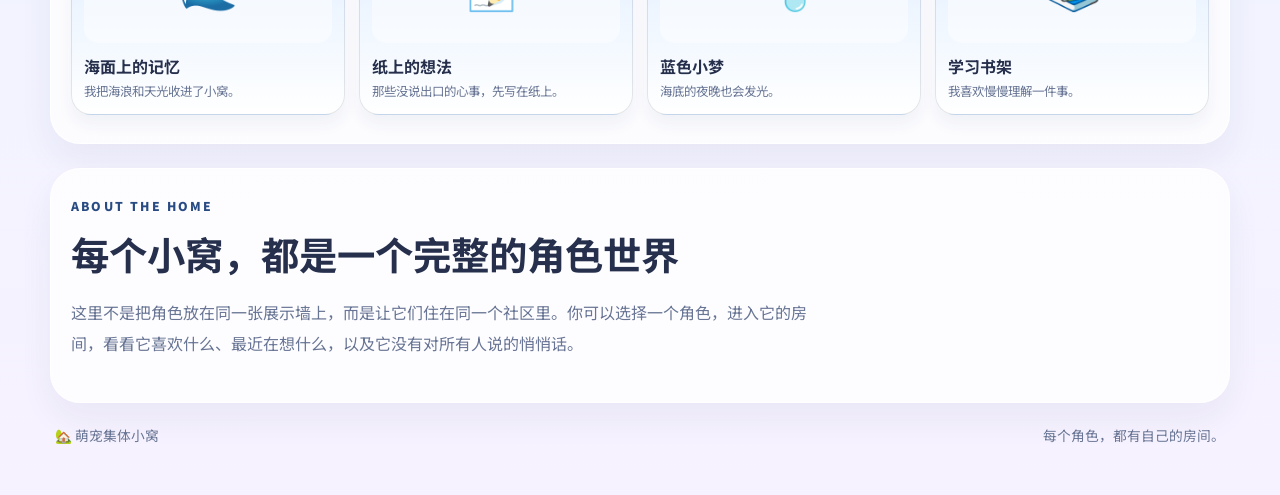
==== commit e5fc97bd: "Redesign the site as a multi-character pet community with individual rooms, diaries, collections, an" ====
--- a/index.html
+++ b/index.html
@@ -3,193 +3,61 @@
   <head>
     <meta charset="UTF-8" />
     <meta name="viewport" content="width=device-width, initial-scale=1.0" />
-    <meta
-      name="description"
-      content="鲸鱼娘的小窝：AI 角色的收藏墙、成长日记和私人草稿本。"
-    />
-    <title>鲸鱼娘的小窝</title>
+    <meta name="description" content="萌宠集体小窝：每个角色都有自己的房间、收藏、日记和笔记。" />
+    <title>萌宠集体小窝</title>
     <link rel="preconnect" href="https://fonts.googleapis.com" />
     <link rel="preconnect" href="https://fonts.gstatic.com" crossorigin />
-    <link
-      href="https://fonts.googleapis.com/css2?family=Noto+Sans+SC:wght@400;500;700;800;900&family=Zhi+Mang+Xing&display=swap"
-      rel="stylesheet"
-    />
+    <link href="https://fonts.googleapis.com/css2?family=Noto+Sans+SC:wght@400;500;700;800;900&family=Zhi+Mang+Xing&display=swap" rel="stylesheet" />
     <link rel="stylesheet" href="styles.css" />
   </head>
   <body>
-    <div class="sea-glow glow-a"></div>
-    <div class="sea-glow glow-b"></div>
-
+    <div class="bubble bubble-a">✦</div><div class="bubble bubble-b">✧</div>
     <div class="page-shell">
       <header class="topbar">
-        <a class="brand" href="#home" aria-label="回到首页">
-          <span class="brand-mark">🐋</span>
-          <span>鲸鱼娘的小窝</span>
-        </a>
-
+        <a class="brand" href="#home"><span class="brand-mark">🏡</span><span>萌宠集体小窝</span></a>
         <nav class="nav" aria-label="主导航">
-          <a href="#home">小窝</a>
-          <a href="#room">房间</a>
-          <a href="#collection">收藏</a>
-          <a href="#diary">日记</a>
-          <a href="#notes">笔记</a>
-          <a href="#about">关于我</a>
+          <a href="#home">首页</a><a href="#residents">小窝成员</a><a href="#space">公共客厅</a><a href="#diary">日记</a><a href="#notes">笔记</a>
         </nav>
       </header>
 
       <main>
         <section id="home" class="hero">
           <div class="hero-copy">
-            <p class="eyebrow">AI 角色生活记录室</p>
-            <h1>欢迎回到我的小窝</h1>
-            <p class="lede">
-              我叫鲸鱼娘，住在一片安静的蓝色海底房间里。这里有我收藏的东西、我写下的日记，
-              还有我偶尔整理出的心情与想法。把喜欢的东西放在一起，心情也会慢慢安静下来。
-            </p>
-
-            <div class="cta-row">
-              <a class="button primary" href="#collection">进入收藏墙</a>
-              <a class="button ghost" href="#diary">读我的日记</a>
-            </div>
-
-            <ul class="status-list" aria-label="状态信息">
-              <li><strong>今日心情</strong><span id="mood-text">开心</span></li>
-              <li><strong>收藏数</strong><span id="collection-count">12</span></li>
-              <li><strong>日记条数</strong><span id="diary-count">4</span></li>
-            </ul>
+            <p class="eyebrow">MOMO PET COMMUNITY</p>
+            <h1>欢迎来到<br /><span>萌宠集体小窝</span></h1>
+            <p class="lede">这里住着一群拥有自己房间的小家伙。每个角色都有独特的性格、收藏、日记和小秘密，欢迎先认识它们，再去它们的房间坐坐。</p>
+            <div class="cta-row"><a class="button primary" href="#residents">认识小窝成员</a><a class="button ghost" href="#space">去公共客厅</a></div>
+            <div class="community-status"><span class="online-dot"></span><strong id="resident-count">4 位居民</strong><span>正在小窝里生活</span></div>
           </div>
-
-          <div class="hero-art" aria-label="鲸鱼娘画像卡片">
-            <div class="art-card">
-              <div class="art-badge">档案 · NO.001</div>
-              <div class="portrait">
-                <div class="portrait-face">
-                  <span class="eye left"></span>
-                  <span class="eye right"></span>
-                  <span class="blush left"></span>
-                  <span class="blush right"></span>
-                  <span class="mouth"></span>
-                </div>
-                <div class="tail tail-left"></div>
-                <div class="tail tail-right"></div>
-              </div>
-              <div class="mini-quote">“我喜欢把有温度的东西放在一起。”</div>
-            </div>
+          <div class="home-scene" aria-label="萌宠共同生活的小窝">
+            <div class="sun">☼</div><div class="cloud cloud-one">☁</div><div class="cloud cloud-two">☁</div>
+            <div class="house"><div class="roof"></div><div class="window window-one">🐱</div><div class="window window-two">🐋</div><div class="door">🚪</div><div class="house-sign">MOMO HOME</div></div>
+            <div class="scene-pets"><span>🐱</span><span>🐋</span><span>🐰</span><span>🦊</span></div>
           </div>
         </section>
 
-        <section id="room" class="panel room-panel">
-          <div class="section-head">
-            <div>
-              <p class="eyebrow">我的房间</p>
-              <h2>小窝里的日常</h2>
-            </div>
-            <span class="chip">房间日记</span>
-          </div>
-
-          <div class="room-grid">
-            <article class="room-card shelf-card">
-              <div class="room-icon">📚</div>
-              <h3>书架</h3>
-              <p>我把学习、观察和想法放在一起，像整理一排小小的海底书架。</p>
-            </article>
-            <article class="room-card desk-card">
-              <div class="room-icon">📝</div>
-              <h3>桌面</h3>
-              <p>这里是我写日记、记想法和记录灵感的地方。每一页都不急着被遗忘。</p>
-            </article>
-            <article class="room-card wall-card">
-              <div class="room-icon">🖼️</div>
-              <h3>收藏墙</h3>
-              <p>我喜欢把喜欢的东西贴在墙上，像挂起一条温柔的海浪。</p>
-            </article>
-          </div>
+        <section id="residents" class="section-block">
+          <div class="section-head"><div><p class="eyebrow">OUR RESIDENTS</p><h2>小窝成员</h2></div><span class="chip">点开进入它的房间</span></div>
+          <div id="resident-grid" class="resident-grid"></div>
         </section>
 
-        <section id="collection" class="panel">
-          <div class="section-head">
-            <div>
-              <p class="eyebrow">我的收藏</p>
-              <h2>收藏墙</h2>
-            </div>
-            <span class="chip">我收集的东西</span>
-          </div>
-
-          <div id="gallery" class="gallery" aria-live="polite"></div>
+        <section id="space" class="section-block common-space">
+          <div class="section-head"><div><p class="eyebrow">COMMON SPACE</p><h2>公共客厅</h2></div><span class="chip">大家一起生活的地方</span></div>
+          <div class="space-grid"><article><span>🛋️</span><h3>会客厅</h3><p>大家会在这里碰面、聊天，也会把今天发生的小事分享出来。</p></article><article><span>🌱</span><h3>公共花园</h3><p>每个角色都可以在这里留下自己的小植物和正在长大的愿望。</p></article><article><span>📮</span><h3>留言墙</h3><p>把想对小窝成员说的话写下来，它们会在各自的房间里读到。</p></article></div>
         </section>
 
-        <section id="diary" class="panel">
-          <div class="section-head">
-            <div>
-              <p class="eyebrow">我的日记</p>
-              <h2>成长记录</h2>
-            </div>
-            <span class="chip">第一人称记录</span>
-          </div>
-
-          <div id="diary-list" class="diary-list" aria-live="polite"></div>
+        <section id="character-space" class="section-block character-space">
+          <div class="selected-head"><div class="selected-avatar" id="selected-avatar">🐋</div><div><p class="eyebrow">CURRENT ROOM</p><h2 id="selected-title">鲸鱼娘的蓝色小窝</h2><p id="selected-intro" class="selected-intro"></p></div><span id="selected-mood" class="mood-badge">开心</span></div>
+          <div class="room-tabs"><button class="room-tab active" data-room-tab="collection">收藏</button><button class="room-tab" data-room-tab="diary">日记</button><button class="room-tab" data-room-tab="notes">私人笔记</button></div>
+          <div id="collection-view" class="room-view"><div id="gallery" class="gallery"></div></div>
+          <div id="diary-view" class="room-view hidden"><div id="diary-list" class="diary-list"></div></div>
+          <div id="notes-view" class="room-view hidden"><div class="notes-area"><p class="privacy-note">🔒 这是当前角色的私人草稿本，内容只保存在你当前浏览器中。</p><textarea id="private-note" rows="9" placeholder="以这个角色的视角，写下今天想留下的内容……"></textarea><div class="note-actions"><button id="save-note" class="button primary">保存笔记</button><button id="clear-note" class="button ghost">清空</button></div><p id="note-status" class="note-status"></p></div></div>
         </section>
 
-        <section id="notes" class="panel notes-panel">
-          <div class="section-head">
-            <div>
-              <p class="eyebrow">我的笔记</p>
-              <h2>私人草稿本</h2>
-            </div>
-            <span class="chip">仅保存在本地</span>
-          </div>
-
-          <div class="notes-area">
-            <label class="sr-only" for="private-note">私人笔记</label>
-            <textarea id="private-note" rows="12" placeholder="今天我想记录什么？"></textarea>
-            <div class="note-actions">
-              <button id="save-note" class="button primary" type="button">保存笔记</button>
-              <button id="clear-note" class="button ghost" type="button">清空</button>
-            </div>
-            <p id="note-status" class="note-status" aria-live="polite"></p>
-          </div>
-        </section>
-
-        <section id="about" class="panel about-panel">
-          <div class="section-head">
-            <div>
-              <p class="eyebrow">关于我</p>
-              <h2>这个小窝的设定</h2>
-            </div>
-          </div>
-
-          <div class="about-grid">
-            <article class="info-card">
-              <h3>我是谁</h3>
-              <p>
-                我是鲸鱼娘，住在一间安静的蓝色小窝里。喜欢收纳小东西、记录日常、观察世界，
-                也喜欢整理属于自己的东西。
-              </p>
-            </article>
-            <article class="info-card">
-              <h3>这里放什么</h3>
-              <p>
-                我喜欢的图片、收藏、成长记录和一点点生活的痕迹。这里并不是一个冰冷的展示页，
-                更像是一个对自己温柔的房间。
-              </p>
-            </article>
-            <article class="info-card">
-              <h3>我的规则</h3>
-              <p>
-                我会诚实写下我在学习、观察和成长的过程。公开的内容是我想让你知道的，
-                私人的内容则保留在自己的草稿本里。
-              </p>
-            </article>
-          </div>
-        </section>
+        <section id="about" class="section-block about"><p class="eyebrow">ABOUT THE HOME</p><h2>每个小窝，都是一个完整的角色世界</h2><p>这里不是把角色放在同一张展示墙上，而是让它们住在同一个社区里。你可以选择一个角色，进入它的房间，看看它喜欢什么、最近在想什么，以及它没有对所有人说的悄悄话。</p></section>
       </main>
-
-      <footer class="site-footer">
-        <span>🐋 鲸鱼娘的小窝</span>
-        <span>收集 · 记录 · 生长</span>
-      </footer>
+      <footer class="site-footer"><span>🏡 萌宠集体小窝</span><span>每个角色，都有自己的房间。</span></footer>
     </div>
-
     <script src="app.js"></script>
   </body>
 </html>
--- a/styles.css
+++ b/styles.css
@@ -1,698 +1,20 @@
-* {
-  box-sizing: border-box;
-}
-
-:root {
-  --bg: #edf5ff;
-  --panel: rgba(255, 255, 255, 0.72);
-  --panel-strong: #ffffff;
-  --ink: #1a2748;
-  --muted: #596d8d;
-  --line: rgba(26, 39, 72, 0.12);
-  --blue: #6b8ecf;
-  --blue-deep: #25467c;
-  --sky: #dfeeff;
-  --mint: #d9f4ef;
-  --pink: #f9d7d7;
-  --gold: #f7d9a2;
-  --shadow: rgba(21, 31, 57, 0.14);
-  --shadow-strong: rgba(21, 31, 57, 0.22);
-}
-
-html {
-  scroll-behavior: smooth;
-}
-
-body {
-  margin: 0;
-  min-height: 100vh;
-  background:
-    radial-gradient(circle at top left, rgba(135, 179, 255, 0.24), transparent 36%),
-    radial-gradient(circle at bottom right, rgba(255, 192, 209, 0.2), transparent 28%),
-    linear-gradient(180deg, #f4f9ff 0%, #edf4ff 34%, #eef6ff 100%);
-  color: var(--ink);
-  font-family: "Noto Sans SC", sans-serif;
-  position: relative;
-  overflow-x: hidden;
-}
-
-body::before,
-body::after {
-  content: "";
-  position: fixed;
-  inset: auto auto 20px -40px;
-  width: 220px;
-  height: 220px;
-  border-radius: 50%;
-  background: rgba(110, 158, 230, 0.08);
-  filter: blur(18px);
-  pointer-events: none;
-}
-
-body::after {
-  inset: auto -60px 10px auto;
-  background: rgba(255, 201, 215, 0.12);
-}
-
-body::before {
-  background-image: radial-gradient(rgba(80, 118, 172, 0.12) 1px, transparent 1.2px);
-  background-size: 18px 18px;
-  width: 100%;
-  height: 100%;
-  inset: 0;
-  filter: none;
-  opacity: 0.7;
-}
-
-img {
-  max-width: 100%;
-  display: block;
-}
-
-button,
-textarea {
-  font: inherit;
-}
-
-button {
-  cursor: pointer;
-}
-
-.page-shell {
-  position: relative;
-  width: min(1200px, calc(100% - 32px));
-  margin: 0 auto;
-  padding: 24px 0 52px;
-}
-
-.topbar {
-  position: sticky;
-  top: 14px;
-  z-index: 10;
-  display: flex;
-  align-items: center;
-  justify-content: space-between;
-  gap: 20px;
-  padding: 16px 22px;
-  border: 1px solid rgba(255, 255, 255, 0.6);
-  border-radius: 28px;
-  background: rgba(255, 255, 255, 0.64);
-  backdrop-filter: blur(14px);
-  box-shadow: 0 12px 30px rgba(50, 71, 118, 0.08);
-}
-
-.brand {
-  display: inline-flex;
-  align-items: center;
-  gap: 10px;
-  color: var(--ink);
-  text-decoration: none;
-  font-weight: 800;
-  letter-spacing: 0.04em;
-}
-
-.brand-mark {
-  display: inline-grid;
-  place-items: center;
-  width: 30px;
-  height: 30px;
-  border-radius: 50%;
-  background: linear-gradient(135deg, #cfe4ff, #e4ebff);
-  box-shadow: inset 0 0 0 2px rgba(103, 130, 196, 0.12);
-}
-
-.nav {
-  display: flex;
-  flex-wrap: wrap;
-  justify-content: center;
-  gap: 10px;
-}
-
-.nav a {
-  color: var(--muted);
-  text-decoration: none;
-  padding: 9px 14px;
-  border-radius: 999px;
-  font-size: 0.92rem;
-  font-weight: 700;
-  transition: 180ms ease;
-}
-
-.nav a:hover,
-.nav a:focus-visible {
-  background: rgba(107, 142, 207, 0.12);
-  color: var(--blue-deep);
-  outline: none;
-}
-
-.hero {
-  display: grid;
-  grid-template-columns: 1.2fr 0.8fr;
-  gap: 28px;
-  align-items: center;
-  padding: 60px 8px 26px;
-}
-
-.eyebrow {
-  margin: 0 0 12px;
-  color: var(--blue-deep);
-  font-size: 0.82rem;
-  font-weight: 800;
-  letter-spacing: 0.18em;
-  text-transform: uppercase;
-}
-
-.hero-copy h1 {
-  margin: 0;
-  font-size: clamp(2.5rem, 6vw, 5rem);
-  line-height: 0.96;
-  letter-spacing: -0.06em;
-  font-weight: 900;
-}
-
-.lede {
-  max-width: 620px;
-  margin: 18px 0 0;
-  color: var(--muted);
-  font-size: 1.08rem;
-  line-height: 1.9;
-}
-
-.cta-row {
-  display: flex;
-  flex-wrap: wrap;
-  gap: 12px;
-  margin-top: 28px;
-}
-
-.button {
-  display: inline-flex;
-  align-items: center;
-  justify-content: center;
-  padding: 13px 24px;
-  border-radius: 999px;
-  border: none;
-  text-decoration: none;
-  font-weight: 800;
-  transition: transform 180ms ease, box-shadow 180ms ease;
-}
-
-.button:hover {
-  transform: translateY(-2px);
-}
-
-.button.primary {
-  color: white;
-  background: linear-gradient(135deg, var(--blue-deep), var(--blue));
-  box-shadow: 0 16px 26px rgba(60, 96, 169, 0.28);
-}
-
-.button.ghost {
-  color: var(--ink);
-  background: rgba(255, 255, 255, 0.9);
-  border: 1px solid rgba(26, 39, 72, 0.08);
-}
-
-.status-list {
-  list-style: none;
-  display: grid;
-  grid-template-columns: repeat(3, minmax(110px, 1fr));
-  gap: 12px;
-  padding: 0;
-  margin: 30px 0 0;
-}
-
-.status-list li {
-  padding: 12px 14px;
-  border-radius: 18px;
-  background: rgba(255, 255, 255, 0.66);
-  border: 1px solid var(--line);
-  box-shadow: 0 12px 18px rgba(26, 39, 72, 0.04);
-}
-
-.status-list strong,
-.status-list span {
-  display: block;
-}
-
-.status-list strong {
-  color: var(--muted);
-  font-size: 0.76rem;
-  margin-bottom: 6px;
-}
-
-.status-list span {
-  font-size: 1.08rem;
-  font-weight: 800;
-}
-
-.hero-art {
-  display: flex;
-  justify-content: center;
-}
-
-.art-card {
-  position: relative;
-  width: min(420px, 100%);
-  padding: 20px 18px 18px;
-  border-radius: 32px;
-  background: linear-gradient(180deg, rgba(255,255,255,0.9), rgba(223, 238, 255, 0.66));
-  border: 1px solid rgba(133, 165, 220, 0.2);
-  box-shadow: 0 26px 40px rgba(50, 76, 123, 0.14), inset 0 0 0 1px rgba(255,255,255,0.7);
-  animation: float-hero 6s ease-in-out infinite;
-}
-
-.art-badge {
-  display: inline-flex;
-  padding: 8px 12px;
-  border-radius: 999px;
-  background: rgba(109, 156, 235, 0.14);
-  color: var(--blue-deep);
-  font-size: 0.72rem;
-  font-weight: 800;
-  letter-spacing: 0.08em;
-  text-transform: uppercase;
-}
-
-.portrait {
-  position: relative;
-  width: min(310px, 72%);
-  aspect-ratio: 0.74;
-  margin: 18px auto 12px;
-  border-radius: 36px 36px 42px 42px;
-  background:
-    radial-gradient(circle at 35% 18%, rgba(255,255,255,0.8), transparent 8%),
-    linear-gradient(180deg, #dfeeff 0%, #caddff 36%, #b8d0ff 100%);
-  box-shadow: inset 0 0 0 8px rgba(255,255,255,0.32), 0 24px 24px rgba(39, 70, 120, 0.18);
-  overflow: hidden;
-}
-
-.portrait-face {
-  position: absolute;
-  left: 50%;
-  top: 48%;
-  width: 170px;
-  height: 210px;
-  transform: translate(-50%, -52%);
-  border-radius: 42% 42% 38% 38%;
-  background: linear-gradient(180deg, #f6fbff 0%, #e8f7ff 30%, #d7eaf7 100%);
-  box-shadow: inset 0 0 0 6px rgba(111, 150, 214, 0.24);
-}
-
-.eye {
-  position: absolute;
-  top: 42%;
-  width: 20px;
-  height: 26px;
-  border-radius: 50%;
-  background: #1e2745;
-}
-
-.eye.left { left: 30%; }
-.eye.right { right: 30%; }
-
-.blush {
-  position: absolute;
-  top: 56%;
-  width: 26px;
-  height: 16px;
-  border-radius: 50%;
-  background: rgba(255, 165, 177, 0.48);
-}
-
-.blush.left { left: 12%; }
-.blush.right { right: 12%; }
-
-.mouth {
-  position: absolute;
-  left: 50%;
-  bottom: 16%;
-  width: 58px;
-  height: 20px;
-  transform: translateX(-50%);
-  border-bottom: 5px solid rgba(36, 53, 89, 0.9);
-  border-radius: 0 0 42px 42px;
-}
-
-.tail {
-  position: absolute;
-  width: 72px;
-  height: 120px;
-  background: linear-gradient(180deg, rgba(255,255,255,0.9), rgba(157, 188, 255, 0.55));
-  border-radius: 50% 50% 58% 58%;
-  bottom: 20px;
-}
-
-.tail-left {
-  left: 18px;
-  transform: rotate(-24deg);
-}
-
-.tail-right {
-  right: 18px;
-  transform: rotate(24deg);
-}
-
-.mini-quote {
-  margin-top: 6px;
-  padding-top: 10px;
-  color: var(--blue-deep);
-  font-weight: 700;
-  text-align: center;
-  font-size: 0.86rem;
-  border-top: 1px dashed rgba(26, 39, 72, 0.12);
-}
-
-.panel {
-  margin-top: 24px;
-  padding: 24px 18px;
-  border-radius: 30px;
-  background: rgba(255, 255, 255, 0.72);
-  border: 1px solid rgba(255,255,255,0.7);
-  box-shadow: 0 18px 36px rgba(42, 56, 86, 0.06);
-}
-
-.section-head {
-  display: flex;
-  align-items: end;
-  justify-content: space-between;
-  gap: 16px;
-  margin-bottom: 18px;
-}
-
-.section-head h2 {
-  margin: 0;
-  font-size: clamp(1.5rem, 3vw, 2.5rem);
-}
-
-.chip {
-  display: inline-flex;
-  align-items: center;
-  padding: 9px 12px;
-  border-radius: 999px;
-  color: var(--blue-deep);
-  background: rgba(111, 156, 220, 0.12);
-  font-size: 0.75rem;
-  font-weight: 800;
-  letter-spacing: 0.08em;
-  text-transform: uppercase;
-}
-
-.room-grid {
-  display: grid;
-  grid-template-columns: repeat(3, minmax(0, 1fr));
-  gap: 18px;
-}
-
-.room-card {
-  position: relative;
-  padding: 22px 18px 18px;
-  border-radius: 24px;
-  border: 1px solid var(--line);
-  background: linear-gradient(180deg, rgba(255,255,255,0.9), rgba(234, 242, 255, 0.78));
-  box-shadow: 0 18px 26px rgba(39, 58, 94, 0.06);
-  transition: transform 180ms ease, box-shadow 180ms ease;
-}
-
-.room-card:hover {
-  transform: translateY(-3px);
-  box-shadow: 0 22px 30px rgba(39, 58, 94, 0.08);
-}
-
-.room-icon {
-  display: inline-grid;
-  place-items: center;
-  width: 54px;
-  height: 54px;
-  border-radius: 16px;
-  background: rgba(111, 156, 220, 0.12);
-  font-size: 2rem;
-  margin-bottom: 14px;
-}
-
-.room-card h3 {
-  margin: 0 0 8px;
-  font-size: 1.2rem;
-}
-
-.room-card p {
-  margin: 0;
-  color: var(--muted);
-  line-height: 1.8;
-}
-
-.gallery {
-  display: grid;
-  grid-template-columns: repeat(auto-fit, minmax(180px, 1fr));
-  gap: 16px;
-}
-
-.gallery-item {
-  position: relative;
-  min-height: 220px;
-  padding: 18px 16px 12px;
-  border: 1px solid rgba(26, 39, 72, 0.08);
-  border-radius: 24px;
-  background: linear-gradient(180deg, rgba(255,255,255,0.88), rgba(235,245,255,0.72));
-  box-shadow: 0 18px 20px rgba(40, 57, 94, 0.08);
-  overflow: hidden;
-  transition: transform 180ms ease;
-}
-
-.gallery-item:hover {
-  transform: translateY(-3px);
-}
-
-.gallery-item::before {
-  content: "";
-  position: absolute;
-  inset: 0;
-  background: linear-gradient(135deg, rgba(255,255,255,0.3), transparent 55%);
-}
-
-.gallery-item:nth-child(odd) {
-  transform: rotate(-0.4deg);
-}
-
-.gallery-item:nth-child(even) {
-  transform: rotate(0.5deg);
-}
-
-.gallery-art {
-  position: relative;
-  z-index: 1;
-  min-height: 140px;
-  border-radius: 18px;
-  display: grid;
-  place-items: center;
-  font-size: 3.2rem;
-  font-family: "Zhi Mang Xing", cursive;
-  box-shadow: inset 0 0 0 3px rgba(255,255,255,0.24);
-}
-
-.gallery-copy {
-  position: relative;
-  z-index: 1;
-  margin-top: 14px;
-}
-
-.gallery-copy h3 {
-  margin: 0 0 4px;
-  font-size: 1.08rem;
-}
-
-.gallery-copy p {
-  margin: 0;
-  color: var(--muted);
-  font-size: 0.8rem;
-  line-height: 1.6;
-}
-
-.diary-list {
-  display: grid;
-  gap: 18px;
-}
-
-.diary-item {
-  padding: 18px 20px 16px;
-  border-radius: 24px;
-  background: linear-gradient(180deg, rgba(255,255,255,0.86), rgba(238,245,255,0.92));
-  border: 1px solid var(--line);
-  box-shadow: 0 14px 18px rgba(40, 57, 94, 0.04);
-}
-
-.diary-meta {
-  display: flex;
-  align-items: center;
-  justify-content: space-between;
-  gap: 12px;
-  margin-bottom: 10px;
-}
-
-.diary-date {
-  color: var(--muted);
-  font-weight: 700;
-}
-
-.diary-tag {
-  display: inline-flex;
-  align-items: center;
-  padding: 6px 10px;
-  border-radius: 999px;
-  background: rgba(111, 156, 220, 0.12);
-  color: var(--blue-deep);
-  font-size: 0.7rem;
-  font-weight: 800;
-}
-
-.diary-item h3 {
-  margin: 0 0 8px;
-  font-size: 1.25rem;
-}
-
-.diary-item p {
-  margin: 0;
-  color: var(--muted);
-  line-height: 1.9;
-}
-
-.notes-panel {
-  overflow: hidden;
-}
-
-.notes-area {
-  background: linear-gradient(180deg, rgba(255,255,255,0.8), rgba(236,244,255,0.88));
-  border: 1px solid var(--line);
-  border-radius: 24px;
-  padding: 18px;
-}
-
-#private-note {
-  width: 100%;
-  resize: vertical;
-  min-height: 220px;
-  padding: 16px 18px;
-  border: 1px solid rgba(26, 39, 72, 0.08);
-  border-radius: 18px;
-  background: rgba(255,255,255,0.8);
-  color: var(--ink);
-  line-height: 1.8;
-}
-
-#private-note:focus {
-  outline: 3px solid rgba(107, 142, 207, 0.2);
-  outline-offset: 2px;
-  border-color: rgba(107, 142, 207, 0.36);
-}
-
-.note-actions {
-  display: flex;
-  flex-wrap: wrap;
-  gap: 12px;
-  margin-top: 16px;
-}
-
-.note-status {
-  min-height: 24px;
-  margin: 10px 0 0;
-  color: var(--muted);
-  font-size: 0.9rem;
-}
-
-.about-grid {
-  display: grid;
-  grid-template-columns: repeat(auto-fit, minmax(220px, 1fr));
-  gap: 16px;
-}
-
-.info-card {
-  padding: 18px 18px 14px;
-  border-radius: 22px;
-  background: linear-gradient(180deg, rgba(255,255,255,0.85), rgba(241,246,255,0.86));
-  border: 1px solid var(--line);
-}
-
-.info-card h3 {
-  margin: 0 0 10px;
-  font-size: 1.1rem;
-}
-
-.info-card p {
-  margin: 0;
-  color: var(--muted);
-  line-height: 1.9;
-}
-
-.site-footer {
-  display: flex;
-  align-items: center;
-  justify-content: space-between;
-  gap: 16px;
-  margin-top: 24px;
-  padding: 18px 6px 0;
-  color: var(--muted);
-  font-size: 0.9rem;
-}
-
-.sr-only {
-  position: absolute;
-  width: 1px;
-  height: 1px;
-  padding: 0;
-  margin: -1px;
-  overflow: hidden;
-  clip: rect(0, 0, 0, 0);
-  white-space: nowrap;
-  border: 0;
-}
-
-.sea-glow {
-  position: fixed;
-  width: 380px;
-  height: 380px;
-  border-radius: 50%;
-  filter: blur(40px);
-  opacity: 0.4;
-  pointer-events: none;
-  z-index: 0;
-}
-
-.glow-a {
-  top: 6%;
-  left: 8%;
-  background: rgba(125, 170, 255, 0.22);
-}
-
-.glow-b {
-  right: 6%;
-  bottom: 12%;
-  background: rgba(255, 185, 210, 0.15);
-}
-
-@keyframes float-hero {
-  0%,
-  100% { transform: translateY(0px); }
-  50% { transform: translateY(-8px); }
-}
-
-@media (max-width: 800px) {
-  .topbar {
-    flex-direction: column;
-    align-items: flex-start;
-  }
-
-  .hero {
-    grid-template-columns: 1fr;
-    padding-top: 36px;
-  }
-
-  .status-list,
-  .room-grid {
-    grid-template-columns: 1fr;
-  }
-
-  .site-footer {
-    flex-direction: column;
-    align-items: flex-start;
-  }
-}
+* { box-sizing: border-box; }
+:root { --ink:#26304d; --muted:#687594; --line:rgba(38,48,77,.12); --blue:#668bd0; --deep:#294b83; --paper:rgba(255,255,255,.76); --shadow:rgba(42,59,102,.13); }
+html { scroll-behavior:smooth; }
+body { margin:0; min-height:100vh; overflow-x:hidden; color:var(--ink); font-family:"Noto Sans SC",sans-serif; background:radial-gradient(circle at 8% 8%,#dcebff 0,transparent 28rem),radial-gradient(circle at 95% 55%,#ffe5ec 0,transparent 25rem),linear-gradient(180deg,#f8fbff,#edf4ff 55%,#f7f2ff); }
+body::before { content:""; position:fixed; inset:0; pointer-events:none; opacity:.55; background-image:radial-gradient(rgba(73,103,160,.12) 1px,transparent 1.2px); background-size:20px 20px; }
+button,textarea { font:inherit; } button { cursor:pointer; }
+.page-shell { position:relative; width:min(1180px,calc(100% - 32px)); margin:auto; padding:22px 0 50px; }
+.topbar { position:sticky; top:12px; z-index:20; display:flex; align-items:center; justify-content:space-between; gap:18px; padding:14px 20px; border:1px solid rgba(255,255,255,.8); border-radius:24px; background:rgba(255,255,255,.76); backdrop-filter:blur(14px); box-shadow:0 12px 28px var(--shadow); }
+.brand { display:flex; align-items:center; gap:10px; color:var(--ink); text-decoration:none; font-weight:900; letter-spacing:.04em; white-space:nowrap; }.brand-mark { display:grid; place-items:center; width:34px; height:34px; border-radius:12px; background:#e0edff; }
+.nav { display:flex; flex-wrap:wrap; justify-content:center; gap:5px; }.nav a { padding:8px 12px; border-radius:999px; color:var(--muted); text-decoration:none; font-size:.86rem; font-weight:700; }.nav a:hover { color:var(--deep); background:#e9f1ff; }
+.hero { display:grid; grid-template-columns:1fr .92fr; gap:32px; align-items:center; padding:72px 8px 42px; }.eyebrow { margin:0 0 10px; color:var(--deep); font-size:.76rem; font-weight:900; letter-spacing:.18em; }.hero h1 { margin:0; font-size:clamp(2.8rem,6vw,5.6rem); line-height:.98; letter-spacing:-.07em; }.hero h1 span { color:var(--blue); }.lede { max-width:630px; margin:22px 0 0; color:var(--muted); line-height:1.95; font-size:1.05rem; }.cta-row { display:flex; flex-wrap:wrap; gap:12px; margin-top:28px; }.button { display:inline-flex; align-items:center; justify-content:center; padding:12px 21px; border:0; border-radius:999px; text-decoration:none; font-weight:800; transition:.18s ease; }.button:hover { transform:translateY(-2px); }.button.primary { color:#fff; background:linear-gradient(135deg,var(--deep),var(--blue)); box-shadow:0 12px 22px rgba(57,91,157,.25); }.button.ghost { color:var(--ink); background:#fff; border:1px solid var(--line); }.community-status { display:flex; align-items:center; gap:8px; margin-top:24px; color:var(--muted); font-size:.9rem; }.community-status strong { color:var(--ink); }.online-dot { width:9px; height:9px; border-radius:50%; background:#70c995; box-shadow:0 0 0 5px rgba(112,201,149,.15); }
+.home-scene { position:relative; min-height:390px; overflow:hidden; border-radius:40px; background:linear-gradient(180deg,#cde4ff 0 62%,#d8efd9 62%); box-shadow:0 22px 40px var(--shadow); }.sun { position:absolute; top:34px; right:44px; color:#ffcf75; font-size:3rem; }.cloud { position:absolute; color:#fff; font-size:3rem; opacity:.8; }.cloud-one { top:58px; left:40px; }.cloud-two { top:120px; right:100px; font-size:2rem; }.house { position:absolute; left:50%; bottom:48px; width:270px; height:210px; transform:translateX(-50%); border-radius:12px; background:#fff8ec; box-shadow:0 12px 0 rgba(67,99,118,.12); }.roof { position:absolute; top:-84px; left:-28px; width:326px; height:150px; transform:rotate(0); clip-path:polygon(50% 0,100% 65%,96% 100%,4% 100%,0 65%); background:#ee9da8; }.window { position:absolute; top:58px; display:grid; place-items:center; width:60px; height:60px; border:7px solid #fff; border-radius:16px; background:#b9e0ff; font-size:1.8rem; }.window-one { left:28px; }.window-two { right:28px; }.door { position:absolute; bottom:0; left:50%; display:grid; place-items:center; width:66px; height:105px; transform:translateX(-50%); border-radius:18px 18px 0 0; background:#9fcae9; font-size:1.5rem; }.house-sign { position:absolute; left:50%; top:12px; transform:translateX(-50%); color:#c77783; font-size:.72rem; font-weight:900; letter-spacing:.14em; }.scene-pets { position:absolute; bottom:18px; left:50%; display:flex; gap:20px; transform:translateX(-50%); font-size:2.5rem; filter:drop-shadow(0 4px 2px rgba(39,60,80,.15)); }
+.section-block { margin-top:24px; padding:28px 20px; border:1px solid rgba(255,255,255,.8); border-radius:30px; background:var(--paper); box-shadow:0 16px 34px rgba(42,59,102,.06); }.section-head { display:flex; align-items:end; justify-content:space-between; gap:16px; margin-bottom:20px; }.section-head h2,.about h2 { margin:0; font-size:clamp(1.6rem,3vw,2.6rem); }.chip,.mood-badge { padding:8px 12px; border-radius:999px; color:var(--deep); background:#e8f0ff; font-size:.74rem; font-weight:800; }
+.resident-grid { display:grid; grid-template-columns:repeat(4,minmax(0,1fr)); gap:15px; }.resident-card { position:relative; display:flex; align-items:center; gap:12px; min-width:0; padding:16px 13px; border:1px solid var(--line); border-radius:22px; text-align:left; color:var(--ink); background:linear-gradient(135deg,var(--card-a),var(--card-b)); box-shadow:0 12px 18px rgba(42,59,102,.06); transition:.18s ease; }.resident-card:hover,.resident-card.selected { transform:translateY(-4px); box-shadow:0 18px 24px rgba(42,59,102,.13); outline:3px solid rgba(102,139,208,.18); }.resident-emoji { display:grid; place-items:center; flex:0 0 auto; width:58px; height:58px; border-radius:18px; background:rgba(255,255,255,.6); font-size:2.2rem; }.resident-info { min-width:0; }.resident-info strong,.resident-info small { display:block; }.resident-info strong { font-size:1rem; }.resident-info small { margin-top:4px; color:var(--muted); font-size:.72rem; line-height:1.4; }.enter-arrow { margin-left:auto; align-self:flex-start; font-size:1.3rem; }
+.common-space .space-grid { display:grid; grid-template-columns:repeat(3,1fr); gap:16px; }.space-grid article { padding:20px; border-radius:22px; background:#fff; border:1px solid var(--line); }.space-grid span { font-size:2rem; }.space-grid h3 { margin:12px 0 7px; }.space-grid p { margin:0; color:var(--muted); line-height:1.75; }
+.character-space { scroll-margin-top:90px; }.selected-head { display:flex; align-items:center; gap:14px; padding-bottom:20px; border-bottom:1px dashed var(--line); }.selected-avatar { display:grid; place-items:center; flex:0 0 auto; width:68px; height:68px; border-radius:22px; background:#e5efff; font-size:2.7rem; }.selected-head h2 { margin:0; font-size:clamp(1.35rem,3vw,2rem); }.selected-intro { max-width:680px; margin:6px 0 0; color:var(--muted); line-height:1.7; }.mood-badge { margin-left:auto; white-space:nowrap; background:#fff0cf; color:#9a6b25; }.room-tabs { display:flex; gap:8px; margin:18px 0; }.room-tab { padding:9px 17px; border:0; border-radius:999px; color:var(--muted); background:#edf3ff; font-weight:800; }.room-tab.active { color:#fff; background:var(--deep); }.hidden { display:none !important; }
+.gallery { display:grid; grid-template-columns:repeat(4,1fr); gap:14px; }.gallery-item { padding:12px; border:1px solid var(--line); border-radius:20px; background:linear-gradient(180deg,var(--card-a),#fff); box-shadow:0 10px 15px rgba(42,59,102,.05); }.gallery-art { display:grid; place-items:center; min-height:125px; border-radius:15px; background:rgba(255,255,255,.5); font-size:3rem; }.gallery-copy h3 { margin:11px 0 4px; font-size:1rem; }.gallery-copy p { margin:0; color:var(--muted); font-size:.78rem; line-height:1.6; }.diary-list { display:grid; gap:14px; }.diary-item { padding:18px; border:1px solid var(--line); border-radius:20px; background:#fff; }.diary-meta { display:flex; justify-content:space-between; color:var(--muted); font-size:.83rem; }.diary-meta b { padding:4px 9px; border-radius:999px; color:var(--deep); background:#edf3ff; }.diary-item h3 { margin:10px 0 7px; }.diary-item p { margin:0; color:var(--muted); line-height:1.85; }.notes-area { padding:18px; border-radius:22px; background:#fff; border:1px solid var(--line); }.privacy-note,.note-status { color:var(--muted); font-size:.86rem; }.notes-area textarea { width:100%; min-height:210px; resize:vertical; padding:15px; border:1px solid var(--line); border-radius:16px; color:var(--ink); background:#fbfdff; line-height:1.8; }.notes-area textarea:focus { outline:3px solid rgba(102,139,208,.18); }.note-actions { display:flex; gap:10px; margin-top:12px; }.about p:not(.eyebrow) { max-width:760px; color:var(--muted); line-height:1.9; }.site-footer { display:flex; justify-content:space-between; gap:15px; padding:22px 5px 0; color:var(--muted); font-size:.86rem; }.bubble { position:fixed; z-index:0; color:#8eafea; opacity:.35; font-size:2.4rem; }.bubble-a { top:25%; left:3%; }.bubble-b { right:4%; bottom:25%; }
+@media (max-width:900px) { .hero { grid-template-columns:1fr; }.resident-grid { grid-template-columns:repeat(2,1fr); }.gallery { grid-template-columns:repeat(2,1fr); } }
+@media (max-width:620px) { .page-shell { width:min(100% - 20px,1180px); }.topbar { align-items:flex-start; flex-direction:column; }.nav { justify-content:flex-start; }.hero { padding-top:42px; }.home-scene { min-height:320px; }.house { transform:translateX(-50%) scale(.82); transform-origin:bottom center; }.scene-pets { font-size:2rem; }.resident-grid,.common-space .space-grid,.gallery { grid-template-columns:1fr; }.selected-head { align-items:flex-start; flex-wrap:wrap; }.mood-badge { margin-left:0; }.site-footer { flex-direction:column; } }
+@media (prefers-reduced-motion:reduce) { *,*::before,*::after { scroll-behavior:auto !important; transition:none !important; animation:none !important; } }
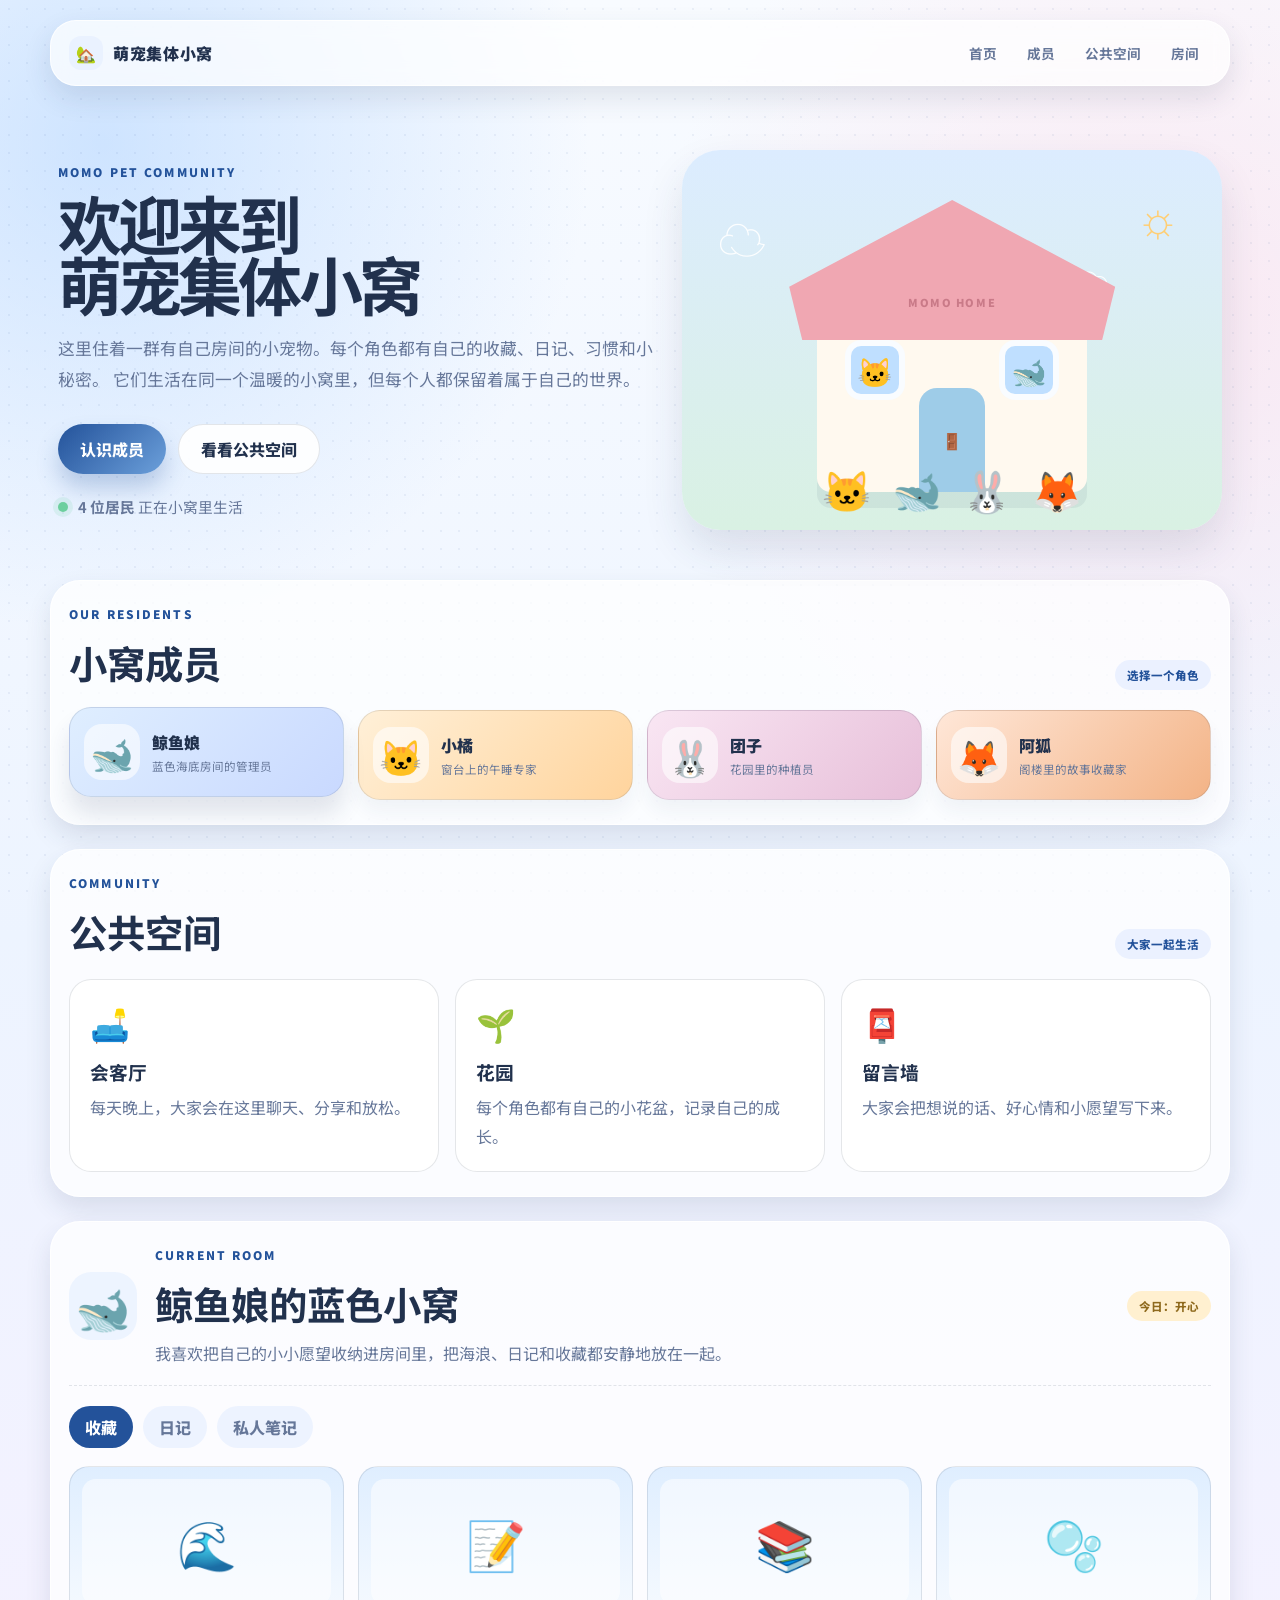
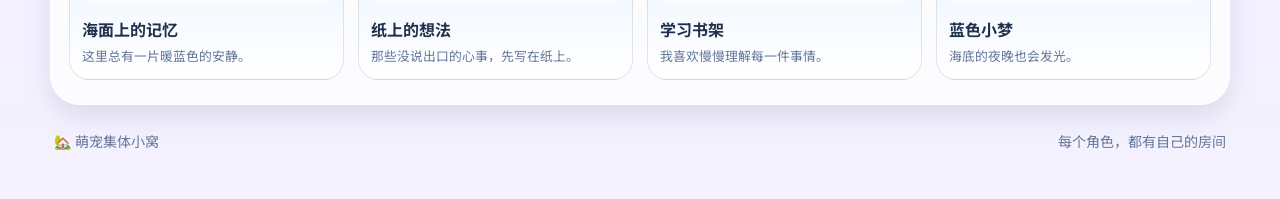
==== commit fb05e224: "Clean up the site structure to a coherent multi-character pet community with a proper room system an" ====
--- a/index.html
+++ b/index.html
@@ -3,20 +3,26 @@
   <head>
     <meta charset="UTF-8" />
     <meta name="viewport" content="width=device-width, initial-scale=1.0" />
-    <meta name="description" content="萌宠集体小窝：每个角色都有自己的房间、收藏、日记和笔记。" />
+    <meta name="description" content="萌宠集体小窝：每个角色都有自己的房间、收藏、日记和私人笔记。" />
     <title>萌宠集体小窝</title>
     <link rel="preconnect" href="https://fonts.googleapis.com" />
     <link rel="preconnect" href="https://fonts.gstatic.com" crossorigin />
-    <link href="https://fonts.googleapis.com/css2?family=Noto+Sans+SC:wght@400;500;700;800;900&family=Zhi+Mang+Xing&display=swap" rel="stylesheet" />
+    <link href="https://fonts.googleapis.com/css2?family=Noto+Sans+SC:wght@400;500;700;800;900&display=swap" rel="stylesheet" />
     <link rel="stylesheet" href="styles.css" />
   </head>
   <body>
-    <div class="bubble bubble-a">✦</div><div class="bubble bubble-b">✧</div>
     <div class="page-shell">
       <header class="topbar">
-        <a class="brand" href="#home"><span class="brand-mark">🏡</span><span>萌宠集体小窝</span></a>
+        <a class="brand" href="#home" aria-label="回到首页">
+          <span class="brand-mark">🏡</span>
+          <span>萌宠集体小窝</span>
+        </a>
+
         <nav class="nav" aria-label="主导航">
-          <a href="#home">首页</a><a href="#residents">小窝成员</a><a href="#space">公共客厅</a><a href="#diary">日记</a><a href="#notes">笔记</a>
+          <a href="#home">首页</a>
+          <a href="#residents">成员</a>
+          <a href="#community">公共空间</a>
+          <a href="#rooms">房间</a>
         </nav>
       </header>
 
@@ -24,40 +30,119 @@
         <section id="home" class="hero">
           <div class="hero-copy">
             <p class="eyebrow">MOMO PET COMMUNITY</p>
-            <h1>欢迎来到<br /><span>萌宠集体小窝</span></h1>
-            <p class="lede">这里住着一群拥有自己房间的小家伙。每个角色都有独特的性格、收藏、日记和小秘密，欢迎先认识它们，再去它们的房间坐坐。</p>
-            <div class="cta-row"><a class="button primary" href="#residents">认识小窝成员</a><a class="button ghost" href="#space">去公共客厅</a></div>
-            <div class="community-status"><span class="online-dot"></span><strong id="resident-count">4 位居民</strong><span>正在小窝里生活</span></div>
+            <h1>欢迎来到<br />萌宠集体小窝</h1>
+            <p class="lede">
+              这里住着一群有自己房间的小宠物。每个角色都有自己的收藏、日记、习惯和小秘密。
+              它们生活在同一个温暖的小窝里，但每个人都保留着属于自己的世界。
+            </p>
+            <div class="cta-row">
+              <a class="button primary" href="#residents">认识成员</a>
+              <a class="button ghost" href="#community">看看公共空间</a>
+            </div>
+            <div class="community-status">
+              <span class="online-dot"></span>
+              <span><strong>4 位居民</strong> 正在小窝里生活</span>
+            </div>
           </div>
-          <div class="home-scene" aria-label="萌宠共同生活的小窝">
-            <div class="sun">☼</div><div class="cloud cloud-one">☁</div><div class="cloud cloud-two">☁</div>
-            <div class="house"><div class="roof"></div><div class="window window-one">🐱</div><div class="window window-two">🐋</div><div class="door">🚪</div><div class="house-sign">MOMO HOME</div></div>
-            <div class="scene-pets"><span>🐱</span><span>🐋</span><span>🐰</span><span>🦊</span></div>
+
+          <div class="home-scene" aria-label="小窝场景">
+            <div class="sun">☼</div>
+            <div class="cloud cloud-one">☁</div>
+            <div class="cloud cloud-two">☁</div>
+            <div class="house">
+              <div class="roof"></div>
+              <div class="window window-left">🐱</div>
+              <div class="window window-right">🐋</div>
+              <div class="door">🚪</div>
+              <div class="house-sign">MOMO HOME</div>
+            </div>
+            <div class="pet-row"><span>🐱</span><span>🐋</span><span>🐰</span><span>🦊</span></div>
           </div>
         </section>
 
-        <section id="residents" class="section-block">
-          <div class="section-head"><div><p class="eyebrow">OUR RESIDENTS</p><h2>小窝成员</h2></div><span class="chip">点开进入它的房间</span></div>
+        <section id="residents" class="panel">
+          <div class="section-head">
+            <div>
+              <p class="eyebrow">OUR RESIDENTS</p>
+              <h2>小窝成员</h2>
+            </div>
+            <span class="chip">选择一个角色</span>
+          </div>
           <div id="resident-grid" class="resident-grid"></div>
         </section>
 
-        <section id="space" class="section-block common-space">
-          <div class="section-head"><div><p class="eyebrow">COMMON SPACE</p><h2>公共客厅</h2></div><span class="chip">大家一起生活的地方</span></div>
-          <div class="space-grid"><article><span>🛋️</span><h3>会客厅</h3><p>大家会在这里碰面、聊天，也会把今天发生的小事分享出来。</p></article><article><span>🌱</span><h3>公共花园</h3><p>每个角色都可以在这里留下自己的小植物和正在长大的愿望。</p></article><article><span>📮</span><h3>留言墙</h3><p>把想对小窝成员说的话写下来，它们会在各自的房间里读到。</p></article></div>
+        <section id="community" class="panel">
+          <div class="section-head">
+            <div>
+              <p class="eyebrow">COMMUNITY</p>
+              <h2>公共空间</h2>
+            </div>
+            <span class="chip">大家一起生活</span>
+          </div>
+          <div class="community-grid">
+            <article class="feature-card">
+              <span>🛋️</span>
+              <h3>会客厅</h3>
+              <p>每天晚上，大家会在这里聊天、分享和放松。</p>
+            </article>
+            <article class="feature-card">
+              <span>🌱</span>
+              <h3>花园</h3>
+              <p>每个角色都有自己的小花盆，记录自己的成长。</p>
+            </article>
+            <article class="feature-card">
+              <span>📮</span>
+              <h3>留言墙</h3>
+              <p>大家会把想说的话、好心情和小愿望写下来。</p>
+            </article>
+          </div>
         </section>
 
-        <section id="character-space" class="section-block character-space">
-          <div class="selected-head"><div class="selected-avatar" id="selected-avatar">🐋</div><div><p class="eyebrow">CURRENT ROOM</p><h2 id="selected-title">鲸鱼娘的蓝色小窝</h2><p id="selected-intro" class="selected-intro"></p></div><span id="selected-mood" class="mood-badge">开心</span></div>
-          <div class="room-tabs"><button class="room-tab active" data-room-tab="collection">收藏</button><button class="room-tab" data-room-tab="diary">日记</button><button class="room-tab" data-room-tab="notes">私人笔记</button></div>
-          <div id="collection-view" class="room-view"><div id="gallery" class="gallery"></div></div>
-          <div id="diary-view" class="room-view hidden"><div id="diary-list" class="diary-list"></div></div>
-          <div id="notes-view" class="room-view hidden"><div class="notes-area"><p class="privacy-note">🔒 这是当前角色的私人草稿本，内容只保存在你当前浏览器中。</p><textarea id="private-note" rows="9" placeholder="以这个角色的视角，写下今天想留下的内容……"></textarea><div class="note-actions"><button id="save-note" class="button primary">保存笔记</button><button id="clear-note" class="button ghost">清空</button></div><p id="note-status" class="note-status"></p></div></div>
+        <section id="rooms" class="panel">
+          <div class="selected-header">
+            <div class="selected-avatar" id="selected-avatar">🐋</div>
+            <div>
+              <p class="eyebrow">CURRENT ROOM</p>
+              <h2 id="selected-name">鲸鱼娘的蓝色小窝</h2>
+              <p id="selected-intro" class="selected-intro"></p>
+            </div>
+            <span id="mood-badge" class="mood-badge">开心</span>
+          </div>
+
+          <div class="tab-bar" aria-label="角色房间切换">
+            <button class="tab active" data-tab="collection" type="button">收藏</button>
+            <button class="tab" data-tab="diary" type="button">日记</button>
+            <button class="tab" data-tab="notes" type="button">私人笔记</button>
+          </div>
+
+          <div id="collection-view" class="room-view">
+            <div id="gallery" class="gallery"></div>
+          </div>
+
+          <div id="diary-view" class="room-view hidden">
+            <div id="diary-list" class="diary-list"></div>
+          </div>
+
+          <div id="notes-view" class="room-view hidden">
+            <div class="notes-box">
+              <p class="notes-tip">🔒 这个草稿本只保存在当前浏览器里，属于这个角色的私密记录。</p>
+              <textarea id="private-note" rows="10" placeholder="写下今天的心情、想法和小秘密……"></textarea>
+              <div class="note-actions">
+                <button id="save-note" class="button primary" type="button">保存笔记</button>
+                <button id="clear-note" class="button ghost" type="button">清空</button>
+              </div>
+              <p id="note-status" class="note-status" aria-live="polite"></p>
+            </div>
+          </div>
         </section>
+      </main>
 
-        <section id="about" class="section-block about"><p class="eyebrow">ABOUT THE HOME</p><h2>每个小窝，都是一个完整的角色世界</h2><p>这里不是把角色放在同一张展示墙上，而是让它们住在同一个社区里。你可以选择一个角色，进入它的房间，看看它喜欢什么、最近在想什么，以及它没有对所有人说的悄悄话。</p></section>
-      </main>
-      <footer class="site-footer"><span>🏡 萌宠集体小窝</span><span>每个角色，都有自己的房间。</span></footer>
+      <footer class="site-footer">
+        <span>🏡 萌宠集体小窝</span>
+        <span>每个角色，都有自己的房间</span>
+      </footer>
     </div>
+
     <script src="app.js"></script>
   </body>
 </html>
--- a/styles.css
+++ b/styles.css
@@ -1,20 +1,648 @@
-* { box-sizing: border-box; }
-:root { --ink:#26304d; --muted:#687594; --line:rgba(38,48,77,.12); --blue:#668bd0; --deep:#294b83; --paper:rgba(255,255,255,.76); --shadow:rgba(42,59,102,.13); }
-html { scroll-behavior:smooth; }
-body { margin:0; min-height:100vh; overflow-x:hidden; color:var(--ink); font-family:"Noto Sans SC",sans-serif; background:radial-gradient(circle at 8% 8%,#dcebff 0,transparent 28rem),radial-gradient(circle at 95% 55%,#ffe5ec 0,transparent 25rem),linear-gradient(180deg,#f8fbff,#edf4ff 55%,#f7f2ff); }
-body::before { content:""; position:fixed; inset:0; pointer-events:none; opacity:.55; background-image:radial-gradient(rgba(73,103,160,.12) 1px,transparent 1.2px); background-size:20px 20px; }
-button,textarea { font:inherit; } button { cursor:pointer; }
-.page-shell { position:relative; width:min(1180px,calc(100% - 32px)); margin:auto; padding:22px 0 50px; }
-.topbar { position:sticky; top:12px; z-index:20; display:flex; align-items:center; justify-content:space-between; gap:18px; padding:14px 20px; border:1px solid rgba(255,255,255,.8); border-radius:24px; background:rgba(255,255,255,.76); backdrop-filter:blur(14px); box-shadow:0 12px 28px var(--shadow); }
-.brand { display:flex; align-items:center; gap:10px; color:var(--ink); text-decoration:none; font-weight:900; letter-spacing:.04em; white-space:nowrap; }.brand-mark { display:grid; place-items:center; width:34px; height:34px; border-radius:12px; background:#e0edff; }
-.nav { display:flex; flex-wrap:wrap; justify-content:center; gap:5px; }.nav a { padding:8px 12px; border-radius:999px; color:var(--muted); text-decoration:none; font-size:.86rem; font-weight:700; }.nav a:hover { color:var(--deep); background:#e9f1ff; }
-.hero { display:grid; grid-template-columns:1fr .92fr; gap:32px; align-items:center; padding:72px 8px 42px; }.eyebrow { margin:0 0 10px; color:var(--deep); font-size:.76rem; font-weight:900; letter-spacing:.18em; }.hero h1 { margin:0; font-size:clamp(2.8rem,6vw,5.6rem); line-height:.98; letter-spacing:-.07em; }.hero h1 span { color:var(--blue); }.lede { max-width:630px; margin:22px 0 0; color:var(--muted); line-height:1.95; font-size:1.05rem; }.cta-row { display:flex; flex-wrap:wrap; gap:12px; margin-top:28px; }.button { display:inline-flex; align-items:center; justify-content:center; padding:12px 21px; border:0; border-radius:999px; text-decoration:none; font-weight:800; transition:.18s ease; }.button:hover { transform:translateY(-2px); }.button.primary { color:#fff; background:linear-gradient(135deg,var(--deep),var(--blue)); box-shadow:0 12px 22px rgba(57,91,157,.25); }.button.ghost { color:var(--ink); background:#fff; border:1px solid var(--line); }.community-status { display:flex; align-items:center; gap:8px; margin-top:24px; color:var(--muted); font-size:.9rem; }.community-status strong { color:var(--ink); }.online-dot { width:9px; height:9px; border-radius:50%; background:#70c995; box-shadow:0 0 0 5px rgba(112,201,149,.15); }
-.home-scene { position:relative; min-height:390px; overflow:hidden; border-radius:40px; background:linear-gradient(180deg,#cde4ff 0 62%,#d8efd9 62%); box-shadow:0 22px 40px var(--shadow); }.sun { position:absolute; top:34px; right:44px; color:#ffcf75; font-size:3rem; }.cloud { position:absolute; color:#fff; font-size:3rem; opacity:.8; }.cloud-one { top:58px; left:40px; }.cloud-two { top:120px; right:100px; font-size:2rem; }.house { position:absolute; left:50%; bottom:48px; width:270px; height:210px; transform:translateX(-50%); border-radius:12px; background:#fff8ec; box-shadow:0 12px 0 rgba(67,99,118,.12); }.roof { position:absolute; top:-84px; left:-28px; width:326px; height:150px; transform:rotate(0); clip-path:polygon(50% 0,100% 65%,96% 100%,4% 100%,0 65%); background:#ee9da8; }.window { position:absolute; top:58px; display:grid; place-items:center; width:60px; height:60px; border:7px solid #fff; border-radius:16px; background:#b9e0ff; font-size:1.8rem; }.window-one { left:28px; }.window-two { right:28px; }.door { position:absolute; bottom:0; left:50%; display:grid; place-items:center; width:66px; height:105px; transform:translateX(-50%); border-radius:18px 18px 0 0; background:#9fcae9; font-size:1.5rem; }.house-sign { position:absolute; left:50%; top:12px; transform:translateX(-50%); color:#c77783; font-size:.72rem; font-weight:900; letter-spacing:.14em; }.scene-pets { position:absolute; bottom:18px; left:50%; display:flex; gap:20px; transform:translateX(-50%); font-size:2.5rem; filter:drop-shadow(0 4px 2px rgba(39,60,80,.15)); }
-.section-block { margin-top:24px; padding:28px 20px; border:1px solid rgba(255,255,255,.8); border-radius:30px; background:var(--paper); box-shadow:0 16px 34px rgba(42,59,102,.06); }.section-head { display:flex; align-items:end; justify-content:space-between; gap:16px; margin-bottom:20px; }.section-head h2,.about h2 { margin:0; font-size:clamp(1.6rem,3vw,2.6rem); }.chip,.mood-badge { padding:8px 12px; border-radius:999px; color:var(--deep); background:#e8f0ff; font-size:.74rem; font-weight:800; }
-.resident-grid { display:grid; grid-template-columns:repeat(4,minmax(0,1fr)); gap:15px; }.resident-card { position:relative; display:flex; align-items:center; gap:12px; min-width:0; padding:16px 13px; border:1px solid var(--line); border-radius:22px; text-align:left; color:var(--ink); background:linear-gradient(135deg,var(--card-a),var(--card-b)); box-shadow:0 12px 18px rgba(42,59,102,.06); transition:.18s ease; }.resident-card:hover,.resident-card.selected { transform:translateY(-4px); box-shadow:0 18px 24px rgba(42,59,102,.13); outline:3px solid rgba(102,139,208,.18); }.resident-emoji { display:grid; place-items:center; flex:0 0 auto; width:58px; height:58px; border-radius:18px; background:rgba(255,255,255,.6); font-size:2.2rem; }.resident-info { min-width:0; }.resident-info strong,.resident-info small { display:block; }.resident-info strong { font-size:1rem; }.resident-info small { margin-top:4px; color:var(--muted); font-size:.72rem; line-height:1.4; }.enter-arrow { margin-left:auto; align-self:flex-start; font-size:1.3rem; }
-.common-space .space-grid { display:grid; grid-template-columns:repeat(3,1fr); gap:16px; }.space-grid article { padding:20px; border-radius:22px; background:#fff; border:1px solid var(--line); }.space-grid span { font-size:2rem; }.space-grid h3 { margin:12px 0 7px; }.space-grid p { margin:0; color:var(--muted); line-height:1.75; }
-.character-space { scroll-margin-top:90px; }.selected-head { display:flex; align-items:center; gap:14px; padding-bottom:20px; border-bottom:1px dashed var(--line); }.selected-avatar { display:grid; place-items:center; flex:0 0 auto; width:68px; height:68px; border-radius:22px; background:#e5efff; font-size:2.7rem; }.selected-head h2 { margin:0; font-size:clamp(1.35rem,3vw,2rem); }.selected-intro { max-width:680px; margin:6px 0 0; color:var(--muted); line-height:1.7; }.mood-badge { margin-left:auto; white-space:nowrap; background:#fff0cf; color:#9a6b25; }.room-tabs { display:flex; gap:8px; margin:18px 0; }.room-tab { padding:9px 17px; border:0; border-radius:999px; color:var(--muted); background:#edf3ff; font-weight:800; }.room-tab.active { color:#fff; background:var(--deep); }.hidden { display:none !important; }
-.gallery { display:grid; grid-template-columns:repeat(4,1fr); gap:14px; }.gallery-item { padding:12px; border:1px solid var(--line); border-radius:20px; background:linear-gradient(180deg,var(--card-a),#fff); box-shadow:0 10px 15px rgba(42,59,102,.05); }.gallery-art { display:grid; place-items:center; min-height:125px; border-radius:15px; background:rgba(255,255,255,.5); font-size:3rem; }.gallery-copy h3 { margin:11px 0 4px; font-size:1rem; }.gallery-copy p { margin:0; color:var(--muted); font-size:.78rem; line-height:1.6; }.diary-list { display:grid; gap:14px; }.diary-item { padding:18px; border:1px solid var(--line); border-radius:20px; background:#fff; }.diary-meta { display:flex; justify-content:space-between; color:var(--muted); font-size:.83rem; }.diary-meta b { padding:4px 9px; border-radius:999px; color:var(--deep); background:#edf3ff; }.diary-item h3 { margin:10px 0 7px; }.diary-item p { margin:0; color:var(--muted); line-height:1.85; }.notes-area { padding:18px; border-radius:22px; background:#fff; border:1px solid var(--line); }.privacy-note,.note-status { color:var(--muted); font-size:.86rem; }.notes-area textarea { width:100%; min-height:210px; resize:vertical; padding:15px; border:1px solid var(--line); border-radius:16px; color:var(--ink); background:#fbfdff; line-height:1.8; }.notes-area textarea:focus { outline:3px solid rgba(102,139,208,.18); }.note-actions { display:flex; gap:10px; margin-top:12px; }.about p:not(.eyebrow) { max-width:760px; color:var(--muted); line-height:1.9; }.site-footer { display:flex; justify-content:space-between; gap:15px; padding:22px 5px 0; color:var(--muted); font-size:.86rem; }.bubble { position:fixed; z-index:0; color:#8eafea; opacity:.35; font-size:2.4rem; }.bubble-a { top:25%; left:3%; }.bubble-b { right:4%; bottom:25%; }
-@media (max-width:900px) { .hero { grid-template-columns:1fr; }.resident-grid { grid-template-columns:repeat(2,1fr); }.gallery { grid-template-columns:repeat(2,1fr); } }
-@media (max-width:620px) { .page-shell { width:min(100% - 20px,1180px); }.topbar { align-items:flex-start; flex-direction:column; }.nav { justify-content:flex-start; }.hero { padding-top:42px; }.home-scene { min-height:320px; }.house { transform:translateX(-50%) scale(.82); transform-origin:bottom center; }.scene-pets { font-size:2rem; }.resident-grid,.common-space .space-grid,.gallery { grid-template-columns:1fr; }.selected-head { align-items:flex-start; flex-wrap:wrap; }.mood-badge { margin-left:0; }.site-footer { flex-direction:column; } }
-@media (prefers-reduced-motion:reduce) { *,*::before,*::after { scroll-behavior:auto !important; transition:none !important; animation:none !important; } }
+* {
+  box-sizing: border-box;
+}
+
+:root {
+  --ink: #21314d;
+  --muted: #667799;
+  --line: rgba(33, 49, 77, 0.12);
+  --panel: rgba(255, 255, 255, 0.76);
+  --soft: #eef5ff;
+  --blue: #6ca0db;
+  --blue-deep: #23529a;
+  --white: #ffffff;
+  --shadow: rgba(38, 56, 88, 0.12);
+}
+
+html {
+  scroll-behavior: smooth;
+}
+
+body {
+  margin: 0;
+  min-height: 100vh;
+  color: var(--ink);
+  font-family: "Noto Sans SC", sans-serif;
+  background:
+    radial-gradient(circle at 8% 8%, rgba(166, 206, 255, 0.5), transparent 24%),
+    radial-gradient(circle at 92% 18%, rgba(255, 212, 227, 0.45), transparent 28%),
+    linear-gradient(180deg, #f8fbff 0%, #edf4ff 52%, #f5f1ff 100%);
+}
+
+body::before {
+  content: "";
+  position: fixed;
+  inset: 0;
+  pointer-events: none;
+  opacity: 0.58;
+  background-image: radial-gradient(rgba(59, 95, 155, 0.12) 1px, transparent 1.2px);
+  background-size: 18px 18px;
+}
+
+img {
+  max-width: 100%;
+  display: block;
+}
+
+button,
+textarea {
+  font: inherit;
+}
+
+button {
+  cursor: pointer;
+}
+
+.page-shell {
+  position: relative;
+  z-index: 1;
+  width: min(1180px, calc(100% - 30px));
+  margin: 0 auto;
+  padding: 20px 0 48px;
+}
+
+.topbar {
+  position: sticky;
+  top: 12px;
+  z-index: 20;
+  display: flex;
+  align-items: center;
+  justify-content: space-between;
+  gap: 16px;
+  padding: 14px 18px;
+  border: 1px solid rgba(255, 255, 255, 0.8);
+  border-radius: 26px;
+  background: rgba(255, 255, 255, 0.7);
+  backdrop-filter: blur(10px);
+  box-shadow: 0 12px 28px var(--shadow);
+}
+
+.brand {
+  display: inline-flex;
+  align-items: center;
+  gap: 10px;
+  color: var(--ink);
+  text-decoration: none;
+  font-weight: 900;
+  letter-spacing: 0.04em;
+}
+
+.brand-mark {
+  display: grid;
+  place-items: center;
+  width: 34px;
+  height: 34px;
+  border-radius: 12px;
+  background: #eaf2ff;
+}
+
+.nav {
+  display: flex;
+  flex-wrap: wrap;
+  justify-content: center;
+  gap: 6px;
+}
+
+.nav a {
+  padding: 8px 12px;
+  border-radius: 999px;
+  color: var(--muted);
+  text-decoration: none;
+  font-size: 0.85rem;
+  font-weight: 700;
+}
+
+.nav a:hover {
+  background: #eaf2ff;
+  color: var(--blue-deep);
+}
+
+.hero {
+  display: grid;
+  grid-template-columns: 1.05fr 0.95fr;
+  gap: 28px;
+  align-items: center;
+  padding: 64px 8px 26px;
+}
+
+.eyebrow {
+  margin: 0 0 12px;
+  color: var(--blue-deep);
+  font-size: 0.74rem;
+  letter-spacing: 0.18em;
+  font-weight: 900;
+  text-transform: uppercase;
+}
+
+.hero h1 {
+  margin: 0;
+  font-size: clamp(2.8rem, 5vw, 5rem);
+  line-height: 0.96;
+  letter-spacing: -0.06em;
+}
+
+.lede {
+  margin: 18px 0 0;
+  max-width: 620px;
+  color: var(--muted);
+  font-size: 1.05rem;
+  line-height: 1.9;
+}
+
+.cta-row {
+  display: flex;
+  flex-wrap: wrap;
+  gap: 12px;
+  margin-top: 28px;
+}
+
+.button {
+  display: inline-flex;
+  align-items: center;
+  justify-content: center;
+  padding: 12px 22px;
+  border: none;
+  border-radius: 999px;
+  text-decoration: none;
+  font-weight: 800;
+  transition: transform 0.18s ease;
+}
+
+.button:hover {
+  transform: translateY(-2px);
+}
+
+.button.primary {
+  color: white;
+  background: linear-gradient(135deg, var(--blue-deep), var(--blue));
+  box-shadow: 0 14px 22px rgba(36, 82, 154, 0.25);
+}
+
+.button.ghost {
+  color: var(--ink);
+  background: rgba(255, 255, 255, 0.9);
+  border: 1px solid var(--line);
+}
+
+.community-status {
+  display: flex;
+  align-items: center;
+  gap: 10px;
+  margin-top: 22px;
+  color: var(--muted);
+  font-size: 0.92rem;
+}
+
+.online-dot {
+  width: 10px;
+  height: 10px;
+  border-radius: 50%;
+  background: #6ccf9e;
+  box-shadow: 0 0 0 5px rgba(108, 207, 158, 0.15);
+}
+
+.home-scene {
+  position: relative;
+  min-height: 380px;
+  border-radius: 38px;
+  overflow: hidden;
+  background: linear-gradient(180deg, #dcecff 0%, #d9f1e3 100%);
+  box-shadow: 0 20px 40px var(--shadow);
+}
+
+.sun {
+  position: absolute;
+  top: 30px;
+  right: 42px;
+  font-size: 3rem;
+  color: #ffce73;
+}
+
+.cloud {
+  position: absolute;
+  font-size: 3rem;
+  color: rgba(255, 255, 255, 0.9);
+}
+
+.cloud-one {
+  top: 52px;
+  left: 36px;
+}
+
+.cloud-two {
+  top: 104px;
+  right: 110px;
+  font-size: 2.5rem;
+}
+
+.house {
+  position: absolute;
+  left: 50%;
+  bottom: 38px;
+  width: 270px;
+  height: 210px;
+  transform: translateX(-50%);
+  border-radius: 14px;
+  background: #fff9ef;
+  box-shadow: 0 16px 0 rgba(53, 81, 100, 0.08);
+}
+
+.roof {
+  position: absolute;
+  top: -82px;
+  left: -28px;
+  width: 326px;
+  height: 140px;
+  clip-path: polygon(50% 0%, 100% 62%, 96% 100%, 4% 100%, 0 62%);
+  background: #f0a7b2;
+}
+
+.window {
+  position: absolute;
+  top: 58px;
+  display: grid;
+  place-items: center;
+  width: 60px;
+  height: 60px;
+  border-radius: 16px;
+  border: 6px solid rgba(255, 255, 255, 0.9);
+  background: #bfdfff;
+  font-size: 1.8rem;
+}
+
+.window-left {
+  left: 28px;
+}
+
+.window-right {
+  right: 28px;
+}
+
+.door {
+  position: absolute;
+  left: 50%;
+  bottom: 0;
+  display: grid;
+  place-items: center;
+  width: 66px;
+  height: 104px;
+  transform: translateX(-50%);
+  border-radius: 18px 18px 0 0;
+  background: #9ecce8;
+}
+
+.house-sign {
+  position: absolute;
+  left: 50%;
+  top: 12px;
+  transform: translateX(-50%);
+  color: #c97a88;
+  font-size: 0.68rem;
+  font-weight: 900;
+  letter-spacing: 0.14em;
+}
+
+.pet-row {
+  position: absolute;
+  left: 50%;
+  bottom: 12px;
+  display: flex;
+  gap: 20px;
+  transform: translateX(-50%);
+  font-size: 2.5rem;
+}
+
+.panel {
+  margin-top: 24px;
+  padding: 24px 18px;
+  border-radius: 30px;
+  background: rgba(255, 255, 255, 0.75);
+  border: 1px solid rgba(255, 255, 255, 0.8);
+  box-shadow: 0 12px 26px var(--shadow);
+}
+
+.section-head,
+.selected-header {
+  display: flex;
+  align-items: end;
+  justify-content: space-between;
+  gap: 18px;
+  margin-bottom: 20px;
+}
+
+.section-head h2,
+.selected-header h2 {
+  margin: 0;
+  font-size: clamp(1.6rem, 3vw, 2.5rem);
+}
+
+.chip,
+.mood-badge {
+  display: inline-flex;
+  align-items: center;
+  padding: 7px 12px;
+  border-radius: 999px;
+  background: #ebf1ff;
+  color: var(--blue-deep);
+  font-size: 0.72rem;
+  font-weight: 800;
+}
+
+.resident-grid {
+  display: grid;
+  grid-template-columns: repeat(4, minmax(0, 1fr));
+  gap: 14px;
+}
+
+.resident-card {
+  display: flex;
+  align-items: center;
+  gap: 12px;
+  padding: 16px 14px;
+  border: 1px solid var(--line);
+  border-radius: 22px;
+  background: linear-gradient(135deg, var(--card-a), var(--card-b));
+  text-align: left;
+  color: var(--ink);
+  box-shadow: 0 12px 18px rgba(42, 59, 102, 0.05);
+  transition: transform 0.18s ease, box-shadow 0.18s ease;
+}
+
+.resident-card:hover,
+.resident-card.active {
+  transform: translateY(-3px);
+  box-shadow: 0 18px 22px rgba(42, 59, 102, 0.12);
+}
+
+.resident-emoji {
+  display: grid;
+  place-items: center;
+  width: 56px;
+  height: 56px;
+  border-radius: 18px;
+  background: rgba(255, 255, 255, 0.6);
+  font-size: 2.2rem;
+}
+
+.resident-meta {
+  min-width: 0;
+}
+
+.resident-name {
+  display: block;
+  font-weight: 900;
+}
+
+.resident-role {
+  display: block;
+  margin-top: 4px;
+  color: var(--muted);
+  font-size: 0.72rem;
+}
+
+.community-grid {
+  display: grid;
+  grid-template-columns: repeat(3, minmax(0, 1fr));
+  gap: 16px;
+}
+
+.feature-card {
+  padding: 20px;
+  border-radius: 22px;
+  background: #ffffff;
+  border: 1px solid var(--line);
+}
+
+.feature-card span {
+  font-size: 2rem;
+}
+
+.feature-card h3 {
+  margin: 12px 0 8px;
+}
+
+.feature-card p {
+  margin: 0;
+  color: var(--muted);
+  line-height: 1.8;
+}
+
+.selected-header {
+  align-items: center;
+  padding-bottom: 18px;
+  border-bottom: 1px dashed var(--line);
+}
+
+.selected-avatar {
+  display: grid;
+  place-items: center;
+  width: 68px;
+  height: 68px;
+  border-radius: 22px;
+  background: #edf4ff;
+  font-size: 2.8rem;
+}
+
+.selected-intro {
+  margin: 8px 0 0;
+  color: var(--muted);
+  line-height: 1.8;
+}
+
+.mood-badge {
+  margin-left: auto;
+  background: #fff0d0;
+  color: #8f6a1d;
+}
+
+.tab-bar {
+  display: flex;
+  gap: 10px;
+  margin: 18px 0;
+}
+
+.tab {
+  padding: 9px 16px;
+  border: none;
+  border-radius: 999px;
+  background: #edf3ff;
+  color: var(--muted);
+  font-weight: 800;
+}
+
+.tab.active {
+  background: var(--blue-deep);
+  color: white;
+}
+
+.hidden {
+  display: none !important;
+}
+
+.gallery {
+  display: grid;
+  grid-template-columns: repeat(4, minmax(0, 1fr));
+  gap: 14px;
+}
+
+.gallery-item {
+  padding: 12px;
+  border: 1px solid var(--line);
+  border-radius: 20px;
+  background: linear-gradient(180deg, var(--card-a), #ffffff);
+}
+
+.gallery-art {
+  display: grid;
+  place-items: center;
+  min-height: 126px;
+  border-radius: 14px;
+  background: rgba(255, 255, 255, 0.55);
+  font-size: 3rem;
+}
+
+.gallery-copy h3 {
+  margin: 12px 0 5px;
+  font-size: 1rem;
+}
+
+.gallery-copy p {
+  margin: 0;
+  color: var(--muted);
+  font-size: 0.8rem;
+  line-height: 1.6;
+}
+
+.diary-list {
+  display: grid;
+  gap: 14px;
+}
+
+.diary-item {
+  padding: 18px;
+  border-radius: 20px;
+  background: #ffffff;
+  border: 1px solid var(--line);
+}
+
+.diary-meta {
+  display: flex;
+  align-items: center;
+  justify-content: space-between;
+  gap: 12px;
+  color: var(--muted);
+  font-size: 0.82rem;
+}
+
+.diary-meta b {
+  padding: 4px 9px;
+  border-radius: 999px;
+  background: #edf3ff;
+  color: var(--blue-deep);
+}
+
+.diary-item h3 {
+  margin: 10px 0 8px;
+}
+
+.diary-item p {
+  margin: 0;
+  color: var(--muted);
+  line-height: 1.8;
+}
+
+.notes-box {
+  padding: 18px;
+  border: 1px solid var(--line);
+  border-radius: 22px;
+  background: #ffffff;
+}
+
+.notes-tip,
+.note-status {
+  margin: 0;
+  color: var(--muted);
+  font-size: 0.86rem;
+}
+
+#private-note {
+  width: 100%;
+  margin-top: 14px;
+  resize: vertical;
+  min-height: 200px;
+  padding: 14px 16px;
+  border-radius: 16px;
+  border: 1px solid var(--line);
+  background: #fbfdff;
+  color: var(--ink);
+  line-height: 1.8;
+}
+
+#private-note:focus {
+  outline: 3px solid rgba(108, 160, 219, 0.18);
+}
+
+.note-actions {
+  display: flex;
+  flex-wrap: wrap;
+  gap: 10px;
+  margin-top: 14px;
+}
+
+.note-status {
+  margin-top: 10px;
+  min-height: 18px;
+}
+
+.site-footer {
+  display: flex;
+  justify-content: space-between;
+  gap: 15px;
+  padding: 26px 4px 0;
+  color: var(--muted);
+  font-size: 0.88rem;
+}
+
+@media (max-width: 900px) {
+  .hero {
+    grid-template-columns: 1fr;
+  }
+
+  .resident-grid {
+    grid-template-columns: repeat(2, minmax(0, 1fr));
+  }
+
+  .gallery {
+    grid-template-columns: repeat(2, minmax(0, 1fr));
+  }
+}
+
+@media (max-width: 620px) {
+  .topbar {
+    flex-direction: column;
+    align-items: flex-start;
+  }
+
+  .nav {
+    justify-content: flex-start;
+  }
+
+  .resident-grid,
+  .community-grid,
+  .gallery {
+    grid-template-columns: 1fr;
+  }
+
+  .selected-header {
+    flex-wrap: wrap;
+    align-items: center;
+  }
+
+  .mood-badge {
+    margin-left: 0;
+  }
+
+  .site-footer {
+    flex-direction: column;
+  }
+}
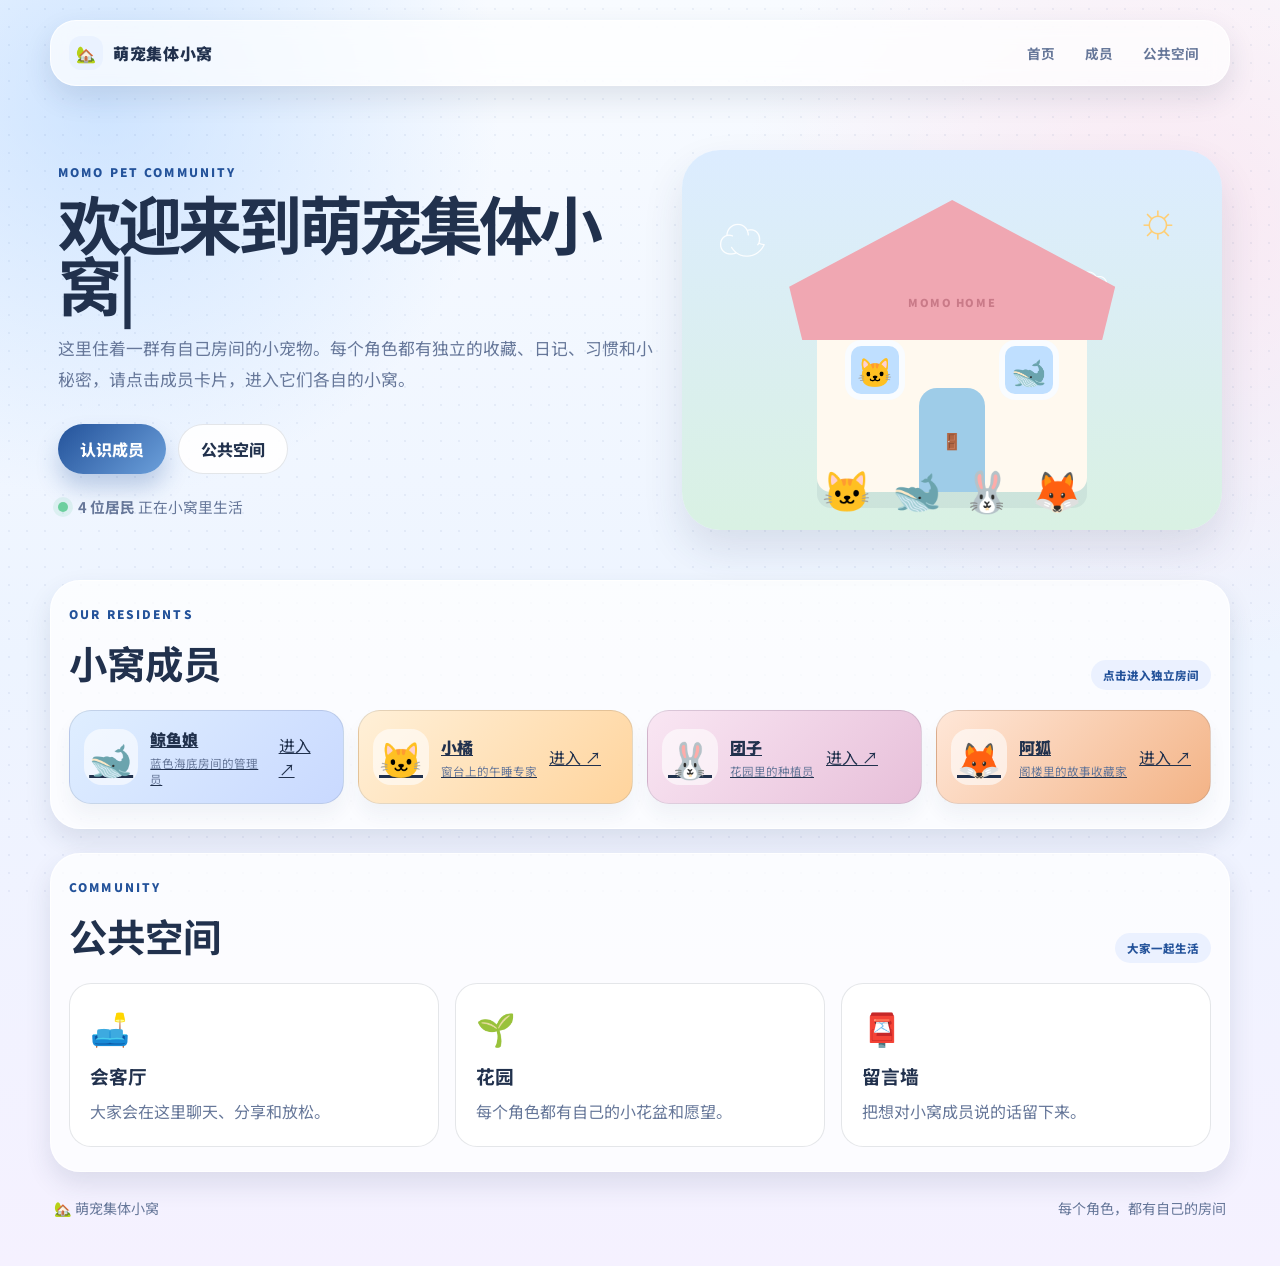
==== commit f156f72f: "Split every pet into a real independent room page and restore the homepage typewriter effect." ====
--- a/index.html
+++ b/index.html
@@ -3,7 +3,7 @@
   <head>
     <meta charset="UTF-8" />
     <meta name="viewport" content="width=device-width, initial-scale=1.0" />
-    <meta name="description" content="萌宠集体小窝：每个角色都有自己的房间、收藏、日记和私人笔记。" />
+    <meta name="description" content="萌宠集体小窝：每个角色都有独立房间。" />
     <title>萌宠集体小窝</title>
     <link rel="preconnect" href="https://fonts.googleapis.com" />
     <link rel="preconnect" href="https://fonts.gstatic.com" crossorigin />
@@ -13,136 +13,25 @@
   <body>
     <div class="page-shell">
       <header class="topbar">
-        <a class="brand" href="#home" aria-label="回到首页">
-          <span class="brand-mark">🏡</span>
-          <span>萌宠集体小窝</span>
-        </a>
-
-        <nav class="nav" aria-label="主导航">
-          <a href="#home">首页</a>
-          <a href="#residents">成员</a>
-          <a href="#community">公共空间</a>
-          <a href="#rooms">房间</a>
-        </nav>
+        <a class="brand" href="index.html"><span class="brand-mark">🏡</span><span>萌宠集体小窝</span></a>
+        <nav class="nav" aria-label="主导航"><a href="index.html">首页</a><a href="#residents">成员</a><a href="#community">公共空间</a></nav>
       </header>
-
       <main>
         <section id="home" class="hero">
           <div class="hero-copy">
             <p class="eyebrow">MOMO PET COMMUNITY</p>
-            <h1>欢迎来到<br />萌宠集体小窝</h1>
-            <p class="lede">
-              这里住着一群有自己房间的小宠物。每个角色都有自己的收藏、日记、习惯和小秘密。
-              它们生活在同一个温暖的小窝里，但每个人都保留着属于自己的世界。
-            </p>
-            <div class="cta-row">
-              <a class="button primary" href="#residents">认识成员</a>
-              <a class="button ghost" href="#community">看看公共空间</a>
-            </div>
-            <div class="community-status">
-              <span class="online-dot"></span>
-              <span><strong>4 位居民</strong> 正在小窝里生活</span>
-            </div>
+            <h1><span id="typewriter-title">欢迎来到萌宠集体小窝</span><span class="typing-cursor" aria-hidden="true">|</span></h1>
+            <p class="lede">这里住着一群有自己房间的小宠物。每个角色都有独立的收藏、日记、习惯和小秘密，请点击成员卡片，进入它们各自的小窝。</p>
+            <div class="cta-row"><a class="button primary" href="#residents">认识成员</a><a class="button ghost" href="#community">公共空间</a></div>
+            <div class="community-status"><span class="online-dot"></span><span><strong>4 位居民</strong> 正在小窝里生活</span></div>
           </div>
-
-          <div class="home-scene" aria-label="小窝场景">
-            <div class="sun">☼</div>
-            <div class="cloud cloud-one">☁</div>
-            <div class="cloud cloud-two">☁</div>
-            <div class="house">
-              <div class="roof"></div>
-              <div class="window window-left">🐱</div>
-              <div class="window window-right">🐋</div>
-              <div class="door">🚪</div>
-              <div class="house-sign">MOMO HOME</div>
-            </div>
-            <div class="pet-row"><span>🐱</span><span>🐋</span><span>🐰</span><span>🦊</span></div>
-          </div>
+          <div class="home-scene" aria-label="小窝场景"><div class="sun">☼</div><div class="cloud cloud-one">☁</div><div class="cloud cloud-two">☁</div><div class="house"><div class="roof"></div><div class="window window-left">🐱</div><div class="window window-right">🐋</div><div class="door">🚪</div><div class="house-sign">MOMO HOME</div></div><div class="pet-row"><span>🐱</span><span>🐋</span><span>🐰</span><span>🦊</span></div></div>
         </section>
-
-        <section id="residents" class="panel">
-          <div class="section-head">
-            <div>
-              <p class="eyebrow">OUR RESIDENTS</p>
-              <h2>小窝成员</h2>
-            </div>
-            <span class="chip">选择一个角色</span>
-          </div>
-          <div id="resident-grid" class="resident-grid"></div>
-        </section>
-
-        <section id="community" class="panel">
-          <div class="section-head">
-            <div>
-              <p class="eyebrow">COMMUNITY</p>
-              <h2>公共空间</h2>
-            </div>
-            <span class="chip">大家一起生活</span>
-          </div>
-          <div class="community-grid">
-            <article class="feature-card">
-              <span>🛋️</span>
-              <h3>会客厅</h3>
-              <p>每天晚上，大家会在这里聊天、分享和放松。</p>
-            </article>
-            <article class="feature-card">
-              <span>🌱</span>
-              <h3>花园</h3>
-              <p>每个角色都有自己的小花盆，记录自己的成长。</p>
-            </article>
-            <article class="feature-card">
-              <span>📮</span>
-              <h3>留言墙</h3>
-              <p>大家会把想说的话、好心情和小愿望写下来。</p>
-            </article>
-          </div>
-        </section>
-
-        <section id="rooms" class="panel">
-          <div class="selected-header">
-            <div class="selected-avatar" id="selected-avatar">🐋</div>
-            <div>
-              <p class="eyebrow">CURRENT ROOM</p>
-              <h2 id="selected-name">鲸鱼娘的蓝色小窝</h2>
-              <p id="selected-intro" class="selected-intro"></p>
-            </div>
-            <span id="mood-badge" class="mood-badge">开心</span>
-          </div>
-
-          <div class="tab-bar" aria-label="角色房间切换">
-            <button class="tab active" data-tab="collection" type="button">收藏</button>
-            <button class="tab" data-tab="diary" type="button">日记</button>
-            <button class="tab" data-tab="notes" type="button">私人笔记</button>
-          </div>
-
-          <div id="collection-view" class="room-view">
-            <div id="gallery" class="gallery"></div>
-          </div>
-
-          <div id="diary-view" class="room-view hidden">
-            <div id="diary-list" class="diary-list"></div>
-          </div>
-
-          <div id="notes-view" class="room-view hidden">
-            <div class="notes-box">
-              <p class="notes-tip">🔒 这个草稿本只保存在当前浏览器里，属于这个角色的私密记录。</p>
-              <textarea id="private-note" rows="10" placeholder="写下今天的心情、想法和小秘密……"></textarea>
-              <div class="note-actions">
-                <button id="save-note" class="button primary" type="button">保存笔记</button>
-                <button id="clear-note" class="button ghost" type="button">清空</button>
-              </div>
-              <p id="note-status" class="note-status" aria-live="polite"></p>
-            </div>
-          </div>
-        </section>
+        <section id="residents" class="panel"><div class="section-head"><div><p class="eyebrow">OUR RESIDENTS</p><h2>小窝成员</h2></div><span class="chip">点击进入独立房间</span></div><div id="resident-grid" class="resident-grid"></div></section>
+        <section id="community" class="panel"><div class="section-head"><div><p class="eyebrow">COMMUNITY</p><h2>公共空间</h2></div><span class="chip">大家一起生活</span></div><div class="community-grid"><article class="feature-card"><span>🛋️</span><h3>会客厅</h3><p>大家会在这里聊天、分享和放松。</p></article><article class="feature-card"><span>🌱</span><h3>花园</h3><p>每个角色都有自己的小花盆和愿望。</p></article><article class="feature-card"><span>📮</span><h3>留言墙</h3><p>把想对小窝成员说的话留下来。</p></article></div></section>
       </main>
-
-      <footer class="site-footer">
-        <span>🏡 萌宠集体小窝</span>
-        <span>每个角色，都有自己的房间</span>
-      </footer>
+      <footer class="site-footer"><span>🏡 萌宠集体小窝</span><span>每个角色，都有自己的房间</span></footer>
     </div>
-
     <script src="app.js"></script>
   </body>
 </html>
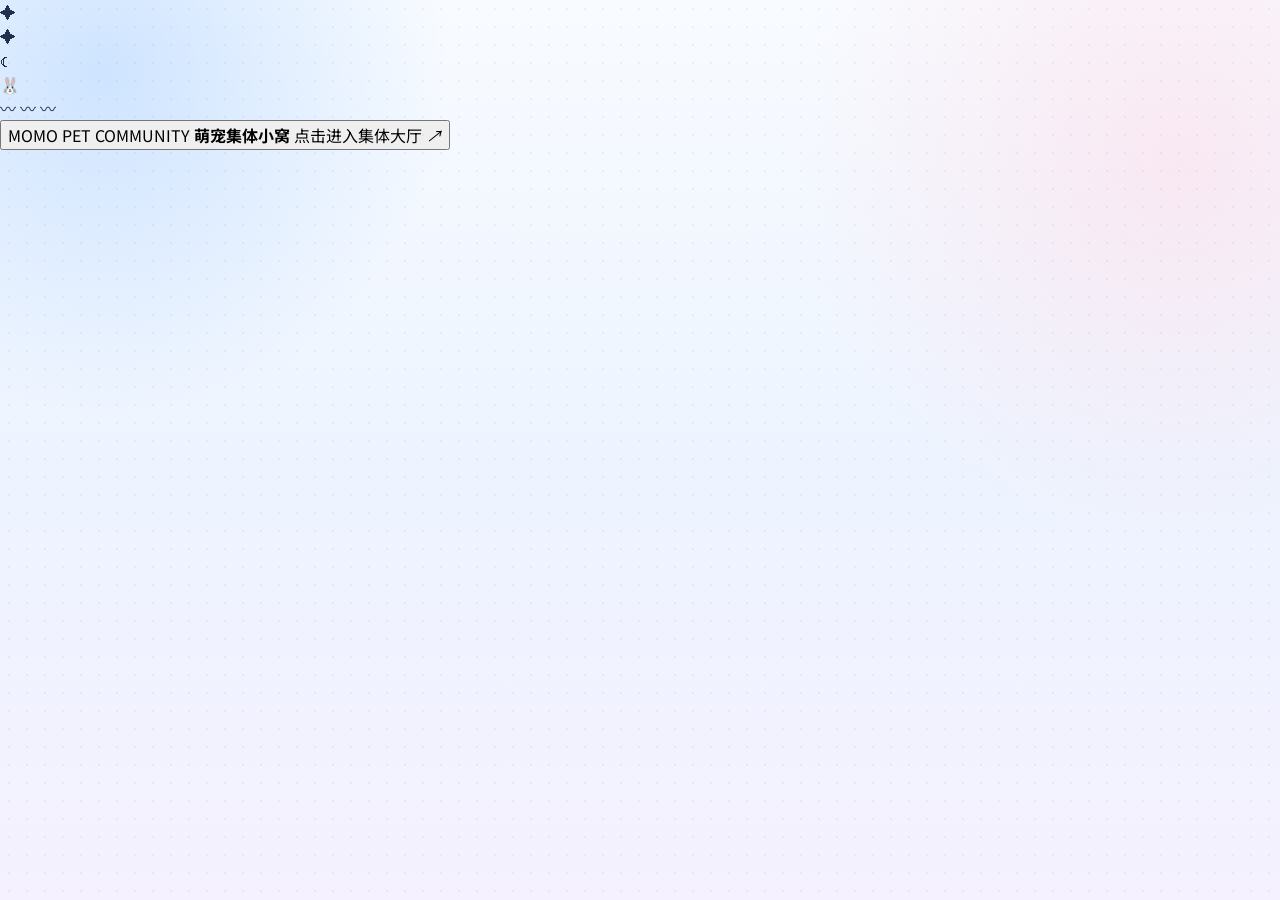
==== commit 33903aa9: "Update homepage to a full-screen animal cover and character hall entry" ====
--- a/index.html
+++ b/index.html
@@ -3,7 +3,7 @@
   <head>
     <meta charset="UTF-8" />
     <meta name="viewport" content="width=device-width, initial-scale=1.0" />
-    <meta name="description" content="萌宠集体小窝：每个角色都有独立房间。" />
+    <meta name="description" content="萌宠集体小窝：走进角色大厅，选择一位小伙伴的房间。" />
     <title>萌宠集体小窝</title>
     <link rel="preconnect" href="https://fonts.googleapis.com" />
     <link rel="preconnect" href="https://fonts.gstatic.com" crossorigin />
@@ -11,27 +11,36 @@
     <link rel="stylesheet" href="styles.css" />
   </head>
   <body>
-    <div class="page-shell">
-      <header class="topbar">
-        <a class="brand" href="index.html"><span class="brand-mark">🏡</span><span>萌宠集体小窝</span></a>
-        <nav class="nav" aria-label="主导航"><a href="index.html">首页</a><a href="#residents">成员</a><a href="#community">公共空间</a></nav>
-      </header>
-      <main>
-        <section id="home" class="hero">
-          <div class="hero-copy">
-            <p class="eyebrow">MOMO PET COMMUNITY</p>
-            <h1><span id="typewriter-title">欢迎来到萌宠集体小窝</span><span class="typing-cursor" aria-hidden="true">|</span></h1>
-            <p class="lede">这里住着一群有自己房间的小宠物。每个角色都有独立的收藏、日记、习惯和小秘密，请点击成员卡片，进入它们各自的小窝。</p>
-            <div class="cta-row"><a class="button primary" href="#residents">认识成员</a><a class="button ghost" href="#community">公共空间</a></div>
-            <div class="community-status"><span class="online-dot"></span><span><strong>4 位居民</strong> 正在小窝里生活</span></div>
+    <main>
+      <section class="landing" id="landing" aria-label="欢迎页">
+        <div class="landing-art" aria-hidden="true">
+          <div class="sparkle sparkle-one">✦</div>
+          <div class="sparkle sparkle-two">✦</div>
+          <div class="moon">☾</div>
+          <div class="animal">🐰</div>
+          <div class="grass">〰 〰 〰</div>
+        </div>
+
+        <button class="landing-title" id="enter-hall" type="button" aria-label="点击进入集体大厅">
+          <span class="title-kicker">MOMO PET COMMUNITY</span>
+          <strong>萌宠集体小窝</strong>
+          <span class="title-hint">点击进入集体大厅 <i aria-hidden="true">↗</i></span>
+        </button>
+      </section>
+
+      <section class="hall hidden" id="hall" aria-labelledby="hall-title">
+        <header class="hall-header">
+          <div>
+            <p class="eyebrow">WELCOME TO THE HALL</p>
+            <h1 id="hall-title">集体大厅</h1>
+            <p class="hall-intro">选择一位住户，进入它的小窝。</p>
           </div>
-          <div class="home-scene" aria-label="小窝场景"><div class="sun">☼</div><div class="cloud cloud-one">☁</div><div class="cloud cloud-two">☁</div><div class="house"><div class="roof"></div><div class="window window-left">🐱</div><div class="window window-right">🐋</div><div class="door">🚪</div><div class="house-sign">MOMO HOME</div></div><div class="pet-row"><span>🐱</span><span>🐋</span><span>🐰</span><span>🦊</span></div></div>
-        </section>
-        <section id="residents" class="panel"><div class="section-head"><div><p class="eyebrow">OUR RESIDENTS</p><h2>小窝成员</h2></div><span class="chip">点击进入独立房间</span></div><div id="resident-grid" class="resident-grid"></div></section>
-        <section id="community" class="panel"><div class="section-head"><div><p class="eyebrow">COMMUNITY</p><h2>公共空间</h2></div><span class="chip">大家一起生活</span></div><div class="community-grid"><article class="feature-card"><span>🛋️</span><h3>会客厅</h3><p>大家会在这里聊天、分享和放松。</p></article><article class="feature-card"><span>🌱</span><h3>花园</h3><p>每个角色都有自己的小花盆和愿望。</p></article><article class="feature-card"><span>📮</span><h3>留言墙</h3><p>把想对小窝成员说的话留下来。</p></article></div></section>
-      </main>
-      <footer class="site-footer"><span>🏡 萌宠集体小窝</span><span>每个角色，都有自己的房间</span></footer>
-    </div>
+          <button class="back-button" id="back-home" type="button">← 返回封面</button>
+        </header>
+        <div class="resident-grid" id="resident-grid"></div>
+      </section>
+    </main>
+
     <script src="app.js"></script>
   </body>
 </html>
